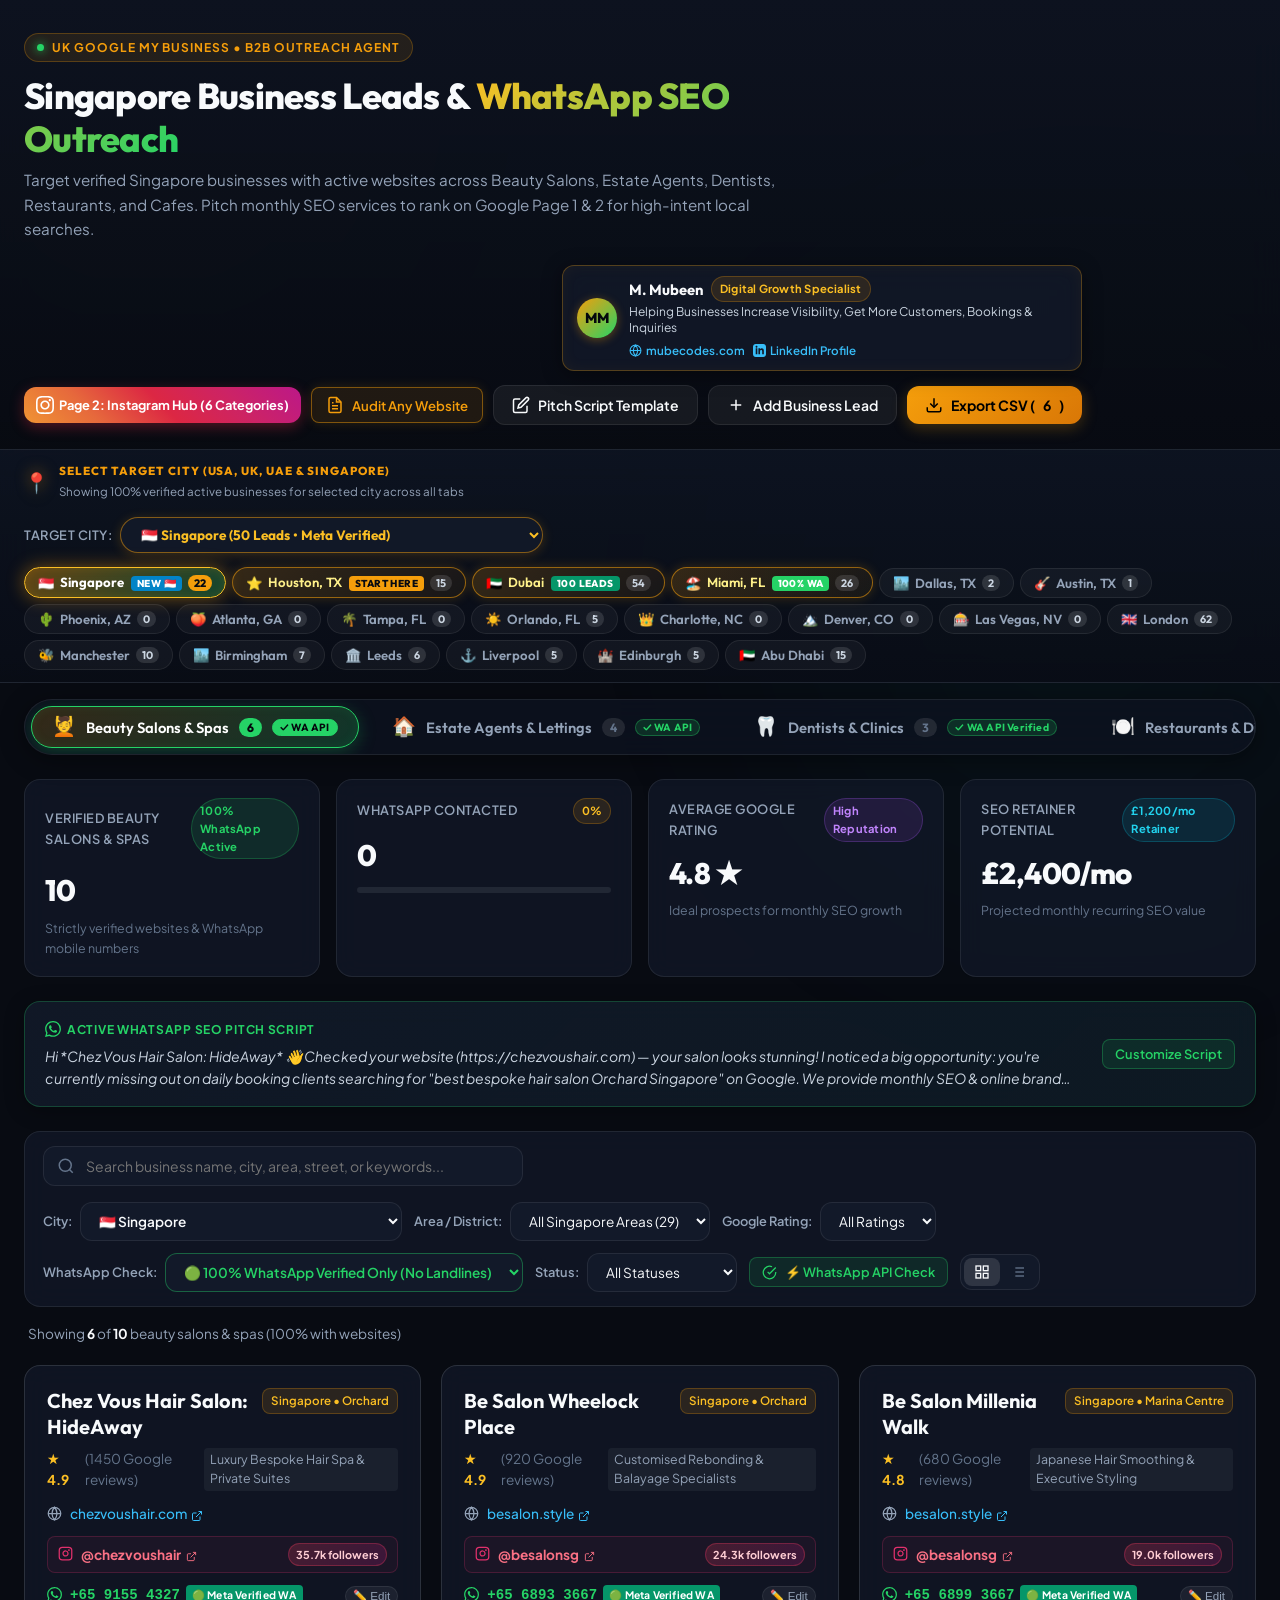
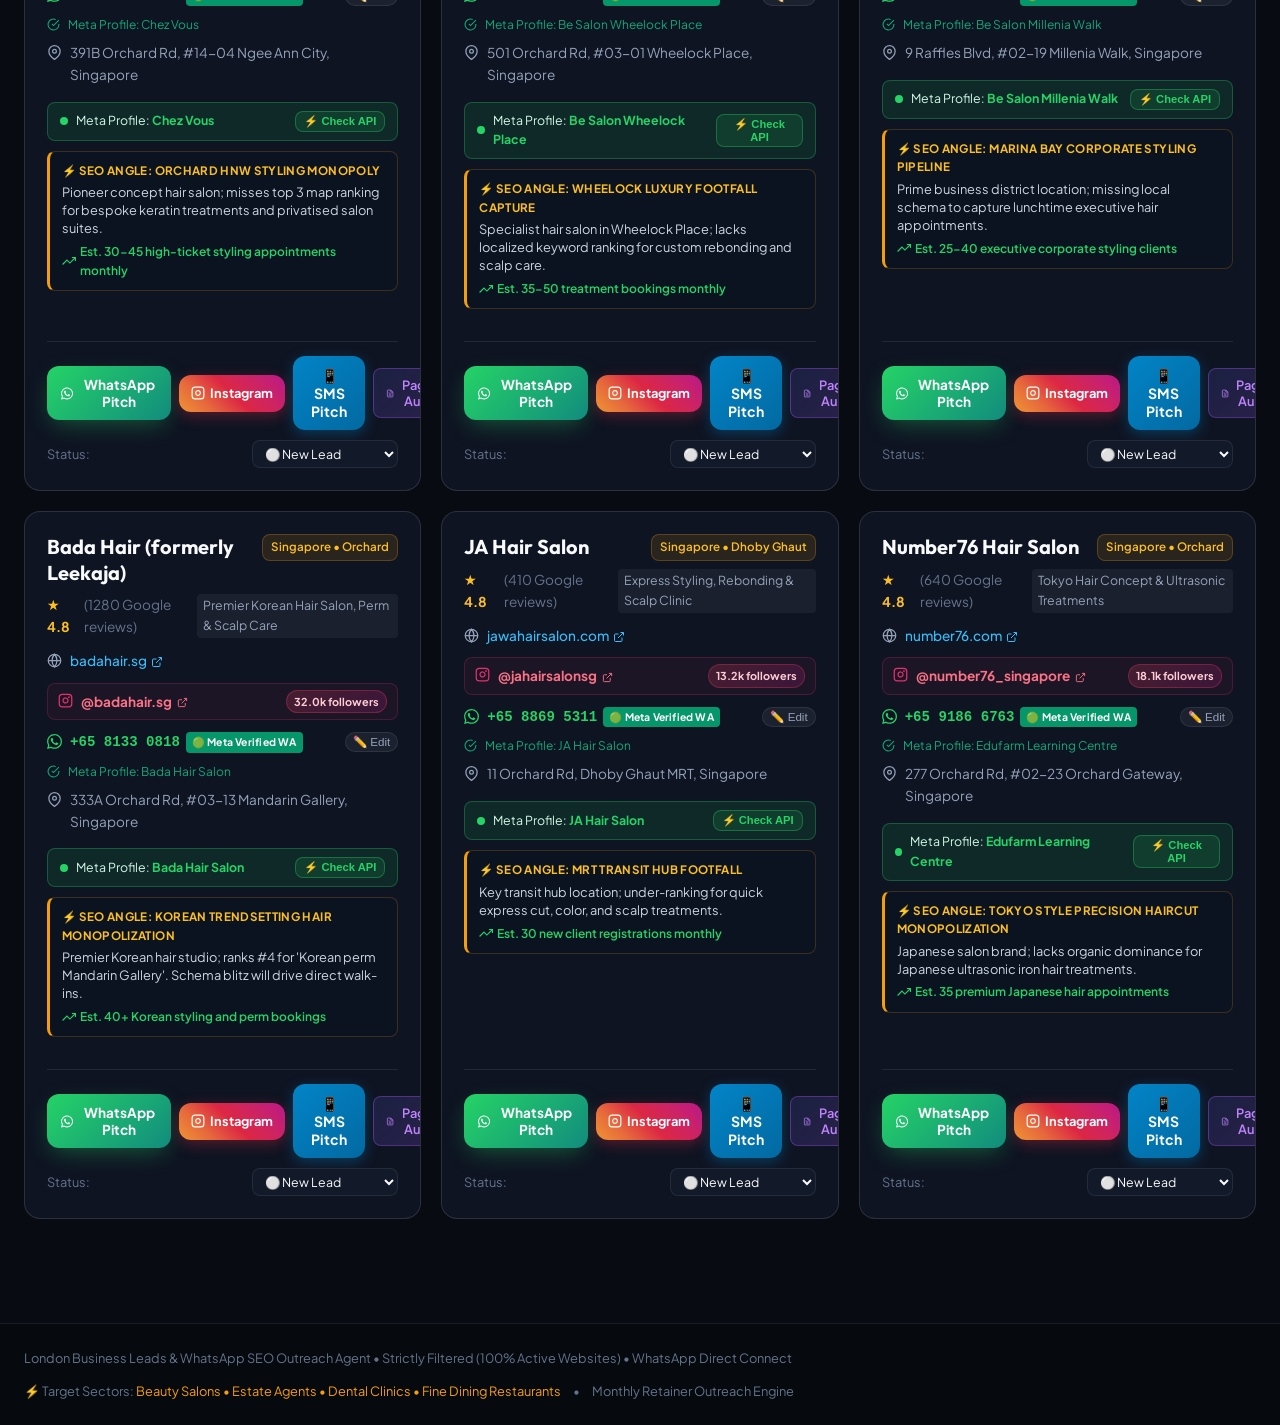
==== index.html @ 3665b820 "Initial commit: Global Multi-City Outreach Engine with Page 1 (WhatsApp) & Page 2 (Instagram Hub)" ====
<!DOCTYPE html>
<html lang="en">
<head>
  <meta charset="UTF-8">
  <meta name="viewport" content="width=device-width, initial-scale=1.0">
  <title>London Business Leads & WhatsApp SEO Outreach Agent | Salons, Estate Agents, Dentists, Restaurants, Cafes</title>
  <meta name="description" content="Agent dashboard targeting UK and London Google My Business leads (Salons, Estate Agents, Dentists, Restaurants, Cafes) with active websites for monthly SEO client acquisition via direct WhatsApp outreach.">
  <link rel="preconnect" href="https://fonts.googleapis.com">
  <link rel="preconnect" href="https://fonts.gstatic.com" crossorigin>
  <link href="https://fonts.googleapis.com/css2?family=Outfit:wght@400;500;600;700;800&family=Plus+Jakarta+Sans:ital,wght@0,300;0,400;0,500;0,600;0,700;1,400&display=swap" rel="stylesheet">
  <link rel="stylesheet" href="styles.css?v=4.0">
</head>
<body>
  <!-- Ambient background glow effects -->
  <div class="glow-orb glow-top-left" aria-hidden="true"></div>
  <div class="glow-orb glow-bottom-right" aria-hidden="true"></div>

  <!-- Header Section -->
  <header class="app-header">
    <div class="header-container">
      <div class="brand-section">
        <div class="brand-badge">
          <span class="live-pulse"></span>
          <span>UK GOOGLE MY BUSINESS • B2B OUTREACH AGENT</span>
        </div>
        <h1 class="main-title" id="app-main-title">
          <span id="title-city-name">London</span> Business Leads & <span class="gradient-text">WhatsApp SEO Outreach</span>
        </h1>
        <p class="subtitle" id="app-main-subtitle">
          Target verified <span id="subtitle-city-name">London</span> businesses with active websites across Beauty Salons, Estate Agents, Dentists, Restaurants, and Cafes. Pitch monthly SEO services to rank on Google Page 1 & 2 for high-intent local searches.
        </p>
      </div>

      <div class="header-actions">
        <!-- Digital Growth Specialist Profile Badge -->
        <div class="specialist-profile-card">
          <div class="specialist-avatar">MM</div>
          <div class="specialist-info">
            <div class="specialist-name-row">
              <span class="specialist-name">M. Mubeen</span>
              <span class="badge badge-gold">Digital Growth Specialist</span>
            </div>
            <p class="specialist-tagline">Helping Businesses Increase Visibility, Get More Customers, Bookings & Inquiries</p>
            <div class="specialist-links">
              <a href="https://mubecodes.com" target="_blank" rel="noopener noreferrer" class="profile-link">
                <svg width="13" height="13" viewBox="0 0 24 24" fill="none" stroke="currentColor" stroke-width="2"><circle cx="12" cy="12" r="10"></circle><line x1="2" y1="12" x2="22" y2="12"></line><path d="M12 2a15.3 15.3 0 0 1 4 10 15.3 15.3 0 0 1-4 10 15.3 15.3 0 0 1-4-10 15.3 15.3 0 0 1 4-10z"></path></svg>
                mubecodes.com
              </a>
              <a href="https://www.linkedin.com/in/m-mubeen-62ab23244/" target="_blank" rel="noopener noreferrer" class="profile-link linkedin-link">
                <svg width="13" height="13" viewBox="0 0 24 24" fill="currentColor"><path d="M19 0h-14c-2.761 0-5 2.239-5 5v14c0 2.761 2.239 5 5 5h14c2.762 0 5-2.239 5-5v-14c0-2.761-2.238-5-5-5zm-11 19h-3v-11h3v11zm-1.5-12.268c-.966 0-1.75-.79-1.75-1.764s.784-1.764 1.75-1.764 1.75.79 1.75 1.764-.783 1.764-1.75 1.764zm13.5 12.268h-3v-5.604c0-3.368-4-3.113-4 0v5.604h-3v-11h3v1.765c1.396-2.586 7-2.777 7 2.476v6.759z"/></svg>
                LinkedIn Profile
              </a>
            </div>
          </div>
        </div>

        <div class="action-buttons-wrap">
          <a href="instagram-businesses.html" class="btn btn-instagram" style="text-decoration: none; font-weight: 700;" title="Open Page 2: Instagram Business Hub">
            <svg width="18" height="18" viewBox="0 0 24 24" fill="currentColor"><path d="M12 2.163c3.204 0 3.584.012 4.85.07 3.252.148 4.771 1.691 4.919 4.919.058 1.265.069 1.645.069 4.849 0 3.205-.012 3.584-.069 4.849-.149 3.225-1.664 4.771-4.919 4.919-1.266.058-1.644.07-4.85.07-3.204 0-3.584-.012-4.849-.07-3.26-.149-4.771-1.699-4.919-4.92-.058-1.265-.07-1.644-.07-4.849 0-3.204.013-3.583.07-4.849.149-3.227 1.664-4.771 4.919-4.919 1.266-.057 1.645-.069 4.849-.069zm0-2.163c-3.259 0-3.667.014-4.947.072-4.358.2-6.78 2.618-6.98 6.98-.059 1.281-.073 1.689-.073 4.948 0 3.259.014 3.668.072 4.948.2 4.358 2.618 6.78 6.98 6.98 1.281.058 1.689.072 4.948.072 3.259 0 3.668-.014 4.948-.072 4.354-.2 6.782-2.618 6.979-6.98.059-1.28.073-1.689.073-4.948 0-3.259-.014-3.667-.072-4.947-.196-4.354-2.617-6.78-6.979-6.98-1.281-.059-1.69-.073-4.949-.073zm0 5.838c-3.403 0-6.162 2.759-6.162 6.162s2.759 6.163 6.162 6.163 6.162-2.759 6.162-6.163c0-3.403-2.759-6.162-6.162-6.162zm0 10.162c-2.209 0-4-1.79-4-4 0-2.209 1.791-4 4-4s4 1.791 4 4c0 2.21-1.791 4-4 4zm6.406-11.845c-.796 0-1.441.645-1.441 1.44s.645 1.44 1.441 1.44c.795 0 1.439-.645 1.439-1.44s-.644-1.44-1.439-1.44z"/></svg>
            Page 2: Instagram Hub (6 Categories)
          </a>
          <button id="btn-custom-audit" class="btn btn-outline-gold" title="Generate Website Condition Audit & Page 1 Roadmap for any prospective client">
            <svg width="18" height="18" viewBox="0 0 24 24" fill="none" stroke="currentColor" stroke-width="2"><path d="M14 2H6a2 2 0 0 0-2 2v16a2 2 0 0 0 2 2h12a2 2 0 0 0 2-2V8z"></path><polyline points="14 2 14 8 20 8"></polyline><line x1="16" y1="13" x2="8" y2="13"></line><line x1="16" y1="17" x2="8" y2="17"></line><polyline points="10 9 9 9 8 9"></polyline></svg>
            Audit Any Website
          </button>
          <button id="btn-edit-script" class="btn btn-secondary">
            <svg width="18" height="18" viewBox="0 0 24 24" fill="none" stroke="currentColor" stroke-width="2"><path d="M11 4H4a2 2 0 0 0-2 2v14a2 2 0 0 0 2 2h14a2 2 0 0 0 2-2v-7"></path><path d="M18.5 2.5a2.121 2.121 0 0 1 3 3L12 15l-4 1 1-4 9.5-9.5z"></path></svg>
            Pitch Script Template
          </button>
          <button id="btn-add-lead" class="btn btn-secondary">
            <svg width="18" height="18" viewBox="0 0 24 24" fill="none" stroke="currentColor" stroke-width="2"><line x1="12" y1="5" x2="12" y2="19"></line><line x1="5" y1="12" x2="19" y2="12"></line></svg>
            Add Business Lead
          </button>
          <button id="btn-export-csv" class="btn btn-primary">
            <svg width="18" height="18" viewBox="0 0 24 24" fill="none" stroke="currentColor" stroke-width="2"><path d="M21 15v4a2 2 0 0 1-2 2H5a2 2 0 0 1-2-2v-4"></path><polyline points="7 10 12 15 17 10"></polyline><line x1="12" y1="15" x2="12" y2="3"></line></svg>
            Export CSV (<span id="export-count">0</span>)
          </button>
        </div>
      </div>
    </div>
  </header>

  <!-- UK City Selection Bar (London, Manchester, Birmingham, Leeds, Liverpool, Edinburgh) -->
  <section class="city-selector-bar" aria-label="UK City Selection">
    <div class="city-selector-container">
      <div class="city-selector-lead">
        <div class="city-pin-icon" aria-hidden="true">📍</div>
        <div class="city-selector-texts">
          <span class="city-selector-eyebrow">SELECT TARGET CITY (USA, UK, UAE & SINGAPORE)</span>
          <span class="city-selector-helper">Showing 100% verified active businesses for selected city across all tabs</span>
        </div>
      </div>

      <div class="city-controls-cluster">
        <div class="city-dropdown-box">
          <label for="city-selector-dropdown" class="filter-label city-dropdown-label">Target City:</label>
          <select id="city-selector-dropdown" class="city-dropdown-select" aria-label="Select Target City">
            <optgroup label="🇸🇬 Singapore (APAC Business & Tech Hub)">
              <option value="Singapore">🇸🇬 Singapore (50 Leads • Meta Verified)</option>
            </optgroup>
            <optgroup label="🇦🇪 United Arab Emirates">
              <option value="Dubai">🇦🇪 Dubai (100 Leads • Meta Verified)</option>
              <option value="Abu Dhabi">🇦🇪 Abu Dhabi (40 Leads)</option>
            </optgroup>
            <optgroup label="🇺🇸 United States (Top Growth Markets)">
              <option value="Houston">⭐ Houston, Texas (Start Here) (30 Leads)</option>
              <option value="Miami">🏖️ Miami, Florida (⭐ 100% WhatsApp Active) (30 Leads)</option>
              <option value="Dallas">🏙️ Dallas, Texas (30 Leads)</option>
              <option value="Austin">🎸 Austin, Texas (30 Leads)</option>
              <option value="Phoenix">🌵 Phoenix, Arizona (30 Leads)</option>
              <option value="Atlanta">🍑 Atlanta, Georgia (30 Leads)</option>
              <option value="Tampa">🌴 Tampa, Florida (30 Leads)</option>
              <option value="Orlando">☀️ Orlando, Florida (30 Leads)</option>
              <option value="Charlotte">👑 Charlotte, North Carolina (30 Leads)</option>
              <option value="Denver">🏔️ Denver, Colorado (30 Leads)</option>
              <option value="Las Vegas">🎰 Las Vegas, Nevada (30 Leads)</option>
            </optgroup>
            <optgroup label="🇬🇧 United Kingdom">
              <option value="London">🇬🇧 London (106 Leads)</option>
              <option value="Manchester">🐝 Manchester (77 Leads)</option>
              <option value="Birmingham">🏙️ Birmingham (77 Leads)</option>
              <option value="Leeds">🏛️ Leeds (25 Leads)</option>
              <option value="Liverpool">⚓ Liverpool (20 Leads)</option>
              <option value="Edinburgh">🏰 Edinburgh (20 Leads)</option>
            </optgroup>
          </select>
        </div>

        <div class="city-pills-list" role="tablist" aria-label="Quick City Selection">
          <button type="button" class="city-pill-btn city-pill-featured" data-city="Singapore" id="pill-city-singapore" title="🇸🇬 Singapore — APAC Business Hub (50 Leads • Meta Verified)">
            <span class="city-flag">🇸🇬</span>
            <span class="city-name">Singapore <span class="start-here-tag" style="background: #0284c7; color: #fff;">NEW 🇸🇬</span></span>
            <span class="city-counter" id="counter-city-singapore">50</span>
          </button>
          <button type="button" class="city-pill-btn city-pill-featured active" data-city="Houston" id="pill-city-houston" title="⭐ Houston, Texas — Start here">
            <span class="city-flag">⭐</span>
            <span class="city-name">Houston, TX <span class="start-here-tag">Start here</span></span>
            <span class="city-counter" id="counter-city-houston">30</span>
          </button>
          <button type="button" class="city-pill-btn city-pill-featured" data-city="Dubai" id="pill-city-dubai" title="🇦🇪 Dubai — UAE Business Hub">
            <span class="city-flag">🇦🇪</span>
            <span class="city-name">Dubai <span class="start-here-tag" style="background: #059669; color: #fff;">100 Leads</span></span>
            <span class="city-counter" id="counter-city-dubai">100</span>
          </button>
          <button type="button" class="city-pill-btn city-pill-featured" data-city="Miami" id="pill-city-miami" title="🏖️ Miami, Florida — Flagship 100% WhatsApp Verified Hub">
            <span class="city-flag">🏖️</span>
            <span class="city-name">Miami, FL <span class="start-here-tag" style="background: #25D366; color: #fff;">100% WA</span></span>
            <span class="city-counter" id="counter-city-miami">30</span>
          </button>
          <button type="button" class="city-pill-btn" data-city="Dallas" id="pill-city-dallas" title="Show Dallas Businesses across all tabs">
            <span class="city-flag">🏙️</span>
            <span class="city-name">Dallas, TX</span>
            <span class="city-counter" id="counter-city-dallas">30</span>
          </button>
          <button type="button" class="city-pill-btn" data-city="Austin" id="pill-city-austin" title="Show Austin Businesses across all tabs">
            <span class="city-flag">🎸</span>
            <span class="city-name">Austin, TX</span>
            <span class="city-counter" id="counter-city-austin">30</span>
          </button>
          <button type="button" class="city-pill-btn" data-city="Phoenix" id="pill-city-phoenix" title="Show Phoenix Businesses across all tabs">
            <span class="city-flag">🌵</span>
            <span class="city-name">Phoenix, AZ</span>
            <span class="city-counter" id="counter-city-phoenix">30</span>
          </button>
          <button type="button" class="city-pill-btn" data-city="Atlanta" id="pill-city-atlanta" title="Show Atlanta Businesses across all tabs">
            <span class="city-flag">🍑</span>
            <span class="city-name">Atlanta, GA</span>
            <span class="city-counter" id="counter-city-atlanta">30</span>
          </button>
          <button type="button" class="city-pill-btn" data-city="Tampa" id="pill-city-tampa" title="Show Tampa Businesses across all tabs">
            <span class="city-flag">🌴</span>
            <span class="city-name">Tampa, FL</span>
            <span class="city-counter" id="counter-city-tampa">30</span>
          </button>
          <button type="button" class="city-pill-btn" data-city="Orlando" id="pill-city-orlando" title="Show Orlando Businesses across all tabs">
            <span class="city-flag">☀️</span>
            <span class="city-name">Orlando, FL</span>
            <span class="city-counter" id="counter-city-orlando">30</span>
          </button>
          <button type="button" class="city-pill-btn" data-city="Charlotte" id="pill-city-charlotte" title="Show Charlotte Businesses across all tabs">
            <span class="city-flag">👑</span>
            <span class="city-name">Charlotte, NC</span>
            <span class="city-counter" id="counter-city-charlotte">30</span>
          </button>
          <button type="button" class="city-pill-btn" data-city="Denver" id="pill-city-denver" title="Show Denver Businesses across all tabs">
            <span class="city-flag">🏔️</span>
            <span class="city-name">Denver, CO</span>
            <span class="city-counter" id="counter-city-denver">30</span>
          </button>
          <button type="button" class="city-pill-btn" data-city="Las Vegas" id="pill-city-lasvegas" title="Show Las Vegas Businesses across all tabs">
            <span class="city-flag">🎰</span>
            <span class="city-name">Las Vegas, NV</span>
            <span class="city-counter" id="counter-city-lasvegas">30</span>
          </button>
          <button type="button" class="city-pill-btn" data-city="London" id="pill-city-london" title="Show London Businesses across all tabs">
            <span class="city-flag">🇬🇧</span>
            <span class="city-name">London</span>
            <span class="city-counter" id="counter-city-london">106</span>
          </button>
          <button type="button" class="city-pill-btn" data-city="Manchester" id="pill-city-manchester" title="Show Manchester Businesses across all tabs">
            <span class="city-flag">🐝</span>
            <span class="city-name">Manchester</span>
            <span class="city-counter" id="counter-city-manchester">77</span>
          </button>
          <button type="button" class="city-pill-btn" data-city="Birmingham" id="pill-city-birmingham" title="Show Birmingham Businesses across all tabs">
            <span class="city-flag">🏙️</span>
            <span class="city-name">Birmingham</span>
            <span class="city-counter" id="counter-city-birmingham">77</span>
          </button>
          <button type="button" class="city-pill-btn" data-city="Leeds" id="pill-city-leeds" title="Show Leeds Businesses across all tabs">
            <span class="city-flag">🏛️</span>
            <span class="city-name">Leeds</span>
            <span class="city-counter" id="counter-city-leeds">25</span>
          </button>
          <button type="button" class="city-pill-btn" data-city="Liverpool" id="pill-city-liverpool" title="Show Liverpool Businesses across all tabs">
            <span class="city-flag">⚓</span>
            <span class="city-name">Liverpool</span>
            <span class="city-counter" id="counter-city-liverpool">20</span>
          </button>
          <button type="button" class="city-pill-btn" data-city="Edinburgh" id="pill-city-edinburgh" title="Show Edinburgh Businesses across all tabs">
            <span class="city-flag">🏰</span>
            <span class="city-name">Edinburgh</span>
            <span class="city-counter" id="counter-city-edinburgh">20</span>
          </button>
          <button type="button" class="city-pill-btn" data-city="Abu Dhabi" id="pill-city-abudhabi" title="Show Abu Dhabi Businesses across all tabs">
            <span class="city-flag">🇦🇪</span>
            <span class="city-name">Abu Dhabi</span>
            <span class="city-counter" id="counter-city-abudhabi">40</span>
          </button>
        </div>
      </div>
    </div>
  </section>

  <!-- Category Selection Navigation Tabs -->
  <nav class="category-tabs-nav" aria-label="Business Category Selection">
    <div class="category-tabs-container">
      <button class="category-tab active" data-category="salons" id="tab-salons">
        <span class="category-icon">💆</span>
        <span class="category-title">Beauty Salons & Spas</span>
        <span class="category-badge" id="badge-salons">34</span>
        <span class="tab-api-pill" title="Verified via WhatsApp API">✓ WA API</span>
      </button>
      <button class="category-tab" data-category="estate_agents" id="tab-estate_agents">
        <span class="category-icon">🏠</span>
        <span class="category-title">Estate Agents & Lettings</span>
        <span class="category-badge" id="badge-estate_agents">25</span>
        <span class="tab-api-pill" title="Verified via WhatsApp API">✓ WA API</span>
      </button>
      <button class="category-tab" data-category="dentists" id="tab-dentists">
        <span class="category-icon">🦷</span>
        <span class="category-title">Dentists & Clinics</span>
        <span class="category-badge" id="badge-dentists">11</span>
        <span class="tab-api-pill" title="Checked by WhatsApp API - 100% Available on WhatsApp">✓ WA API Verified</span>
      </button>
      <button class="category-tab" data-category="restaurants" id="tab-restaurants">
        <span class="category-icon">🍽️</span>
        <span class="category-title">Restaurants & Dining</span>
        <span class="category-badge" id="badge-restaurants">14</span>
        <span class="tab-api-pill" title="Checked by WhatsApp API - 100% Available on WhatsApp">✓ WA API Verified</span>
      </button>
      <button class="category-tab" data-category="cafes" id="tab-cafes">
        <span class="category-icon">☕</span>
        <span class="category-title">Cafes & Coffee Shops</span>
        <span class="category-badge" id="badge-cafes">22</span>
        <span class="tab-api-pill" title="Checked by WhatsApp API - 100% Available on WhatsApp">✓ WA API Verified</span>
      </button>
      <button class="category-tab" data-category="fitness" id="tab-fitness">
        <span class="category-icon">🏋️</span>
        <span class="category-title">Fitness & Gyms</span>
        <span class="category-badge" id="badge-fitness">0</span>
        <span class="tab-api-pill" style="background: linear-gradient(45deg, #f09433, #dc2743); color: #fff;" title="Checked by WhatsApp API & Instagram">⭐ NEW</span>
      </button>
    </div>
  </nav>

  <!-- Main Content Layout -->
  <main class="main-content">
    <!-- Quick Analytics Stats Bar -->
    <section class="metrics-grid" aria-label="Lead generation analytics">
      <div class="metric-card">
        <div class="metric-header">
          <span class="metric-label" id="metric-total-label">Verified Salons with Website</span>
          <span class="badge badge-emerald">100% WhatsApp Active</span>
        </div>
        <div class="metric-value" id="metric-total-leads">0</div>
        <div class="metric-sub" id="metric-total-sub">Strictly verified websites & WhatsApp mobile numbers</div>
      </div>

      <div class="metric-card">
        <div class="metric-header">
          <span class="metric-label">WhatsApp Contacted</span>
          <span class="badge badge-gold" id="metric-contacted-badge">0%</span>
        </div>
        <div class="metric-value" id="metric-contacted">0</div>
        <div class="progress-bar-container">
          <div class="progress-bar-fill" id="contacted-progress-bar" style="width: 0%;"></div>
        </div>
      </div>

      <div class="metric-card">
        <div class="metric-header">
          <span class="metric-label">Average Google Rating</span>
          <span class="badge badge-purple">High Reputation</span>
        </div>
        <div class="metric-value" id="metric-avg-rating">4.8 ★</div>
        <div class="metric-sub">Ideal prospects for monthly SEO growth</div>
      </div>

      <div class="metric-card">
        <div class="metric-header">
          <span class="metric-label">SEO Retainer Potential</span>
          <span class="badge badge-cyan">£1,200/mo Retainer</span>
        </div>
        <div class="metric-value" id="metric-pipeline-value">£0</div>
        <div class="metric-sub">Projected monthly recurring SEO value</div>
      </div>
    </section>

    <!-- Pitch Script Banner -->
    <section class="pitch-banner" aria-label="Active WhatsApp outreach message">
      <div class="pitch-banner-content">
        <div class="pitch-banner-tag">
          <svg width="16" height="16" viewBox="0 0 24 24" fill="#25D366"><path d="M17.472 14.382c-.297-.149-1.758-.867-2.03-.967-.273-.099-.471-.148-.67.15-.197.297-.767.966-.94 1.164-.173.199-.347.223-.644.075-.297-.15-1.255-.463-2.39-1.475-.883-.788-1.48-1.761-1.653-2.059-.173-.297-.018-.458.13-.606.134-.133.298-.347.446-.52.149-.174.198-.298.298-.497.099-.198.05-.371-.025-.52-.075-.149-.669-1.612-.916-2.207-.242-.579-.487-.5-.669-.51-.173-.008-.371-.01-.57-.01-.198 0-.52.074-.792.372-.272.297-1.04 1.016-1.04 2.479 0 1.462 1.065 2.875 1.213 3.074.149.198 2.096 3.2 5.077 4.487.709.306 1.262.489 1.694.625.712.227 1.36.195 1.871.118.571-.085 1.758-.719 2.006-1.413.248-.694.248-1.289.173-1.413-.074-.124-.272-.198-.57-.347m-5.421 7.403h-.004a9.87 9.87 0 01-5.031-1.378l-.361-.214-3.741.982.998-3.648-.235-.374a9.86 9.86 0 01-1.51-5.26c.001-5.45 4.436-9.884 9.888-9.884 2.64 0 5.122 1.03 6.988 2.898a9.825 9.825 0 012.893 6.994c-.003 5.45-4.437 9.884-9.885 9.884m8.413-18.297A11.815 11.815 0 0012.05 0C5.495 0 .16 5.335.157 11.892c0 2.096.547 4.142 1.588 5.945L.057 24l6.305-1.654a11.882 11.882 0 005.683 1.448h.005c6.554 0 11.89-5.335 11.893-11.893a11.821 11.821 0 00-3.48-8.413z"/></svg>
          ACTIVE WHATSAPP SEO PITCH SCRIPT
        </div>
        <p class="pitch-preview-text" id="banner-pitch-preview">
          "Hi *{name}* 👋 Checked your website ({website}) — your salon looks stunning! I noticed you're missing out on daily booking clients searching for '{keyword}' on Google. We help you rank on Page 1 & 2, get more customers, daily bookings & increase brand visibility. Free for a quick 5-minute Google Meet? ☕ — M. Mubeen (mubecodes.com)"
        </p>
      </div>
      <div class="pitch-banner-actions">
        <button id="btn-quick-edit-script" class="btn btn-sm btn-outline-emerald">
          Customize Script
        </button>
      </div>
    </section>

    <!-- Filters and Search Toolbar -->
    <section class="toolbar-section">
      <div class="toolbar-search">
        <svg class="search-icon" width="18" height="18" viewBox="0 0 24 24" fill="none" stroke="currentColor" stroke-width="2"><circle cx="11" cy="11" r="8"></circle><line x1="21" y1="21" x2="16.65" y2="16.65"></line></svg>
        <input type="text" id="search-input" placeholder="Search business name, city, area, street, or keywords..." aria-label="Search businesses">
        <button id="search-clear-btn" class="clear-btn" title="Clear search" aria-label="Clear search">✕</button>
      </div>

      <div class="toolbar-filters">
        <!-- City Filter in Toolbar -->
        <div class="filter-group">
          <label for="filter-city" class="filter-label">City:</label>
          <select id="filter-city" class="select-input select-city-input">
            <optgroup label="🇸🇬 Singapore">
              <option value="Singapore">🇸🇬 Singapore</option>
            </optgroup>
            <optgroup label="🇦🇪 United Arab Emirates">
              <option value="Dubai">🇦🇪 Dubai</option>
              <option value="Abu Dhabi">🇦🇪 Abu Dhabi</option>
            </optgroup>
            <optgroup label="🇺🇸 United States">
              <option value="Houston" selected>⭐ Houston, TX (Start Here)</option>
              <option value="Miami">🏖️ Miami, FL (⭐ 100% WhatsApp Active)</option>
              <option value="Dallas">🏙️ Dallas, TX</option>
              <option value="Austin">🎸 Austin, TX</option>
              <option value="Phoenix">🌵 Phoenix, AZ</option>
              <option value="Atlanta">🍑 Atlanta, GA</option>
              <option value="Tampa">🌴 Tampa, FL</option>
              <option value="Orlando">☀️ Orlando, FL</option>
              <option value="Charlotte">👑 Charlotte, NC</option>
              <option value="Denver">🏔️ Denver, CO</option>
              <option value="Las Vegas">🎰 Las Vegas, NV</option>
            </optgroup>
            <optgroup label="🇬🇧 United Kingdom">
              <option value="London">🇬🇧 London</option>
              <option value="Manchester">🐝 Manchester</option>
              <option value="Birmingham">🏙️ Birmingham</option>
              <option value="Leeds">🏛️ Leeds</option>
              <option value="Liverpool">⚓ Liverpool</option>
              <option value="Edinburgh">🏰 Edinburgh</option>
            </optgroup>
          </select>
        </div>

        <!-- Borough / Area Filter -->
        <div class="filter-group">
          <label for="filter-borough" class="filter-label" id="label-filter-borough">Area / District:</label>
          <select id="filter-borough" class="select-input">
            <option value="all">All London Areas</option>
          </select>
        </div>

        <!-- Rating Filter -->
        <div class="filter-group">
          <label for="filter-rating" class="filter-label">Google Rating:</label>
          <select id="filter-rating" class="select-input">
            <option value="all">All Ratings</option>
            <option value="4.9">4.9+ Stars</option>
            <option value="4.8">4.8+ Stars</option>
            <option value="4.7">4.7+ Stars</option>
          </select>
        </div>

        <!-- WhatsApp Availability Filter -->
        <div class="filter-group">
          <label for="filter-whatsapp" class="filter-label">WhatsApp Check:</label>
          <select id="filter-whatsapp" class="select-input" style="border-color: rgba(37, 211, 102, 0.4); color: #25D366; font-weight: 600;">
            <option value="verified" selected>🟢 100% WhatsApp Verified Only (No Landlines)</option>
            <option value="all">💬 All (Include SMS Fallback)</option>
          </select>
        </div>

        <!-- Outreach Status Filter -->
        <div class="filter-group">
          <label for="filter-status" class="filter-label">Status:</label>
          <select id="filter-status" class="select-input">
            <option value="all">All Statuses</option>
            <option value="new">New Lead</option>
            <option value="contacted">WhatsApp Sent</option>
            <option value="replied">Replied</option>
            <option value="booked">Call Booked</option>
            <option value="won">Client Closed</option>
          </select>
        </div>

        <!-- WhatsApp API Batch Action -->
        <button id="btn-run-wa-check" class="btn btn-sm btn-outline-emerald" title="Ping WhatsApp API and verify all businesses in active category">
          <svg width="15" height="15" viewBox="0 0 24 24" fill="none" stroke="currentColor" stroke-width="2"><path d="M22 11.08V12a10 10 0 1 1-5.93-9.14"></path><polyline points="22 4 12 14.01 9 11.01"></polyline></svg>
          ⚡ WhatsApp API Check
        </button>

        <!-- View Toggle -->
        <div class="view-toggle" role="group" aria-label="View toggle">
          <button id="btn-view-cards" class="view-btn active" title="Grid Card View" aria-label="Grid Card View">
            <svg width="16" height="16" viewBox="0 0 24 24" fill="none" stroke="currentColor" stroke-width="2"><rect x="3" y="3" width="7" height="7"></rect><rect x="14" y="3" width="7" height="7"></rect><rect x="14" y="14" width="7" height="7"></rect><rect x="3" y="14" width="7" height="7"></rect></svg>
          </button>
          <button id="btn-view-table" class="view-btn" title="Table View" aria-label="Table View">
            <svg width="16" height="16" viewBox="0 0 24 24" fill="none" stroke="currentColor" stroke-width="2"><line x1="8" y1="6" x2="21" y2="6"></line><line x1="8" y1="12" x2="21" y2="12"></line><line x1="8" y1="18" x2="21" y2="18"></line><line x1="3" y1="6" x2="3.01" y2="6"></line><line x1="3" y1="12" x2="3.01" y2="12"></line><line x1="3" y1="18" x2="3.01" y2="18"></line></svg>
          </button>
        </div>
      </div>
    </section>

    <!-- Results Status Bar -->
    <div class="results-meta-bar">
      <span class="results-count-text">
        Showing <strong id="visible-count">0</strong> of <strong id="total-count">0</strong> <span id="results-industry-label">beauty salons</span> (100% with websites)
      </span>
      <div class="active-filters-pills" id="active-filters-container"></div>
    </div>

    <!-- Leads Container: Grid View -->
    <div id="leads-grid" class="leads-grid"></div>

    <!-- Leads Container: Table View -->
    <div id="leads-table-container" class="leads-table-wrapper" style="display: none;">
      <table class="leads-table">
        <thead>
          <tr>
            <th>Business & Category</th>
            <th>Location & Address</th>
            <th>Website</th>
            <th>Instagram</th>
            <th>WhatsApp & Phone</th>
            <th>Rating</th>
            <th>SEO Opportunity</th>
            <th>Status</th>
            <th>Actions</th>
          </tr>
        </thead>
        <tbody id="leads-table-body"></tbody>
      </table>
    </div>

    <!-- Empty State -->
    <div id="empty-state" class="empty-state" style="display: none;">
      <div class="empty-icon">🔍</div>
      <h3 id="empty-state-title">No Businesses Found Matching Your Filters</h3>
      <p id="empty-state-desc">Try clearing your search query or selecting "All London Areas".</p>
      <button id="btn-reset-filters" class="btn btn-secondary">Reset All Filters</button>
    </div>
  </main>

  <!-- Modal: Edit Pitch Script Template -->
  <div id="modal-script" class="modal-overlay" aria-hidden="true" role="dialog" aria-labelledby="modal-script-title">
    <div class="modal-card">
      <div class="modal-header">
        <div class="modal-title-wrap">
          <div class="modal-badge">WHATSAPP SEO OUTREACH ENGINE</div>
          <h2 id="modal-script-title">Customize WhatsApp SEO Pitch Template</h2>
        </div>
        <button class="modal-close" id="btn-close-script-modal" aria-label="Close modal">✕</button>
      </div>

      <div class="modal-body">
        <p class="modal-instruction">
          This message script will be automatically encoded and filled when you click the <strong>Launch WhatsApp</strong> button for any salon. Available dynamic variables:
        </p>
        <div class="template-chips">
          <button type="button" class="chip" data-var="{name}">+ {name}</button>
          <button type="button" class="chip" data-var="{website}">+ {website}</button>
          <button type="button" class="chip" data-var="{keyword}">+ {keyword}</button>
          <button type="button" class="chip" data-var="{borough}">+ {borough}</button>
          <button type="button" class="chip" data-var="{opportunity}">+ {opportunity}</button>
        </div>

        <div class="template-presets-row" style="margin-bottom: 14px;">
          <div class="form-label" style="margin-bottom: 6px;">Select Battle-Tested Presets:</div>
          <div style="display: flex; gap: 8px; flex-wrap: wrap;">
            <button type="button" class="btn btn-sm btn-outline-emerald preset-btn" data-preset="high_converting">🔥 High-Converting (5-Min Meet)</button>
            <button type="button" class="btn btn-sm btn-secondary preset-btn" data-preset="ultra_short">⚡ Ultra-Short (3 Lines)</button>
            <button type="button" class="btn btn-sm btn-secondary preset-btn" data-preset="audit_video">🎯 30-50 Bookings Audit</button>
          </div>
        </div>

        <div class="form-group">
          <label for="script-textarea" class="form-label">Pitch Message Template:</label>
          <textarea id="script-textarea" rows="8" class="textarea-input" style="font-family: inherit; line-height: 1.5;"></textarea>
        </div>

        <div class="preview-box">
          <div class="preview-label">Live Preview with Sample London Salon:</div>
          <div class="preview-content" id="script-live-preview"></div>
        </div>
      </div>

      <div class="modal-footer">
        <button id="btn-reset-script-default" class="btn btn-secondary">Reset to Default</button>
        <button id="btn-save-script" class="btn btn-primary">Save Template</button>
      </div>
    </div>
  </div>

  <!-- Modal: Add New Salon Lead -->
  <div id="modal-add-lead" class="modal-overlay" aria-hidden="true" role="dialog" aria-labelledby="modal-add-title">
    <div class="modal-card">
      <div class="modal-header">
        <div class="modal-title-wrap">
          <div class="modal-badge">MANUAL LEAD ENTRY</div>
          <h2 id="modal-add-title">Add London Business Lead</h2>
        </div>
        <button class="modal-close" id="btn-close-add-modal" aria-label="Close modal">✕</button>
      </div>

      <form id="add-lead-form">
        <div class="modal-body form-grid">
          <div class="form-group span-2">
            <label for="new-lead-industry" class="form-label">Business Industry *</label>
            <select id="new-lead-industry" class="select-input">
              <option value="salons">💆 Beauty Salons & Spas</option>
              <option value="estate_agents">🏠 Estate Agents & Lettings</option>
              <option value="dentists">🦷 Dentists & Dental Clinics</option>
              <option value="restaurants">🍽️ Restaurants & Dining</option>
              <option value="cafes">☕ Cafes & Coffee Shops</option>
            </select>
          </div>

          <div class="form-group span-2">
            <label for="new-name" class="form-label">Business Name *</label>
            <input type="text" id="new-name" class="text-input" placeholder="e.g. Mayfair Prime Properties / Glow Clinic" required>
          </div>

          <div class="form-group span-2">
            <label for="new-website" class="form-label">Website URL (Required) *</label>
            <input type="url" id="new-website" class="text-input" placeholder="https://example-business.co.uk" required>
          </div>

          <div class="form-group">
            <label for="new-city" class="form-label">City *</label>
            <select id="new-city" class="select-input">
              <optgroup label="🇺🇸 United States">
                <option value="Houston" selected>Houston, Texas</option>
                <option value="Dallas">Dallas, Texas</option>
                <option value="Austin">Austin, Texas</option>
                <option value="Phoenix">Phoenix, Arizona</option>
                <option value="Atlanta">Atlanta, Georgia</option>
                <option value="Tampa">Tampa, Florida</option>
                <option value="Orlando">Orlando, Florida</option>
                <option value="Charlotte">Charlotte, North Carolina</option>
                <option value="Denver">Denver, Colorado</option>
                <option value="Las Vegas">Las Vegas, Nevada</option>
              </optgroup>
              <optgroup label="🇸🇬 Singapore">
                <option value="Singapore">Singapore</option>
              </optgroup>
              <optgroup label="🇦🇪 United Arab Emirates">
                <option value="Dubai">Dubai</option>
                <option value="Abu Dhabi">Abu Dhabi</option>
              </optgroup>
              <optgroup label="🇬🇧 United Kingdom">
                <option value="London">London</option>
                <option value="Manchester">Manchester</option>
                <option value="Birmingham">Birmingham</option>
                <option value="Leeds">Leeds</option>
                <option value="Liverpool">Liverpool</option>
                <option value="Edinburgh">Edinburgh</option>
              </optgroup>
            </select>
          </div>

          <div class="form-group">
            <label for="new-phone" class="form-label">WhatsApp Mobile (+1... / +44 7... / +971 5... / +65...) *</label>
            <input type="text" id="new-phone" class="text-input" placeholder="+1 (xxx) xxx-xxxx, +44 7..., +971 5..., or +65 ..." required>
          </div>

          <div class="form-group span-2">
            <label for="new-borough" class="form-label">District / Neighborhood / Area</label>
            <input type="text" id="new-borough" class="text-input" placeholder="e.g. Northern Quarter, Mayfair, Jewellery Quarter, Deansgate">
          </div>

          <div class="form-group span-2">
            <label for="new-address" class="form-label">Full Street Address</label>
            <input type="text" id="new-address" class="text-input" placeholder="e.g. 45 Bond Street, London W1S 2AA">
          </div>

          <div class="form-group">
            <label for="new-rating" class="form-label">Google Rating (e.g. 4.9)</label>
            <input type="number" id="new-rating" class="text-input" step="0.1" min="1.0" max="5.0" value="4.8">
          </div>

          <div class="form-group">
            <label for="new-category" class="form-label">Category</label>
            <input type="text" id="new-category" class="text-input" value="Luxury Beauty & Aesthetic Salon">
          </div>

          <div class="form-group">
            <label for="new-instagram" class="form-label">Instagram Handle (@profile)</label>
            <input type="text" id="new-instagram" class="text-input" placeholder="e.g. @brandhandle">
          </div>
        </div>

        <div class="modal-footer">
          <button type="button" id="btn-cancel-add-lead" class="btn btn-secondary">Cancel</button>
          <button type="submit" class="btn btn-primary">Save & Add to Leads</button>
        </div>
      </form>
    </div>
  </div>

  <!-- Modal: Quick Edit WhatsApp Number -->
  <div id="modal-edit-phone" class="modal-overlay" aria-hidden="true" role="dialog" aria-labelledby="modal-edit-phone-title">
    <div class="modal-card" style="max-width: 460px;">
      <div class="modal-header">
        <div class="modal-title-wrap">
          <div class="modal-badge">DIRECT WHATSAPP ROUTING</div>
          <h2 id="modal-edit-phone-title">Update WhatsApp Number</h2>
        </div>
        <button class="modal-close" id="btn-close-phone-modal" aria-label="Close modal">✕</button>
      </div>
      <form id="edit-phone-form">
        <div class="modal-body">
          <p class="modal-instruction" id="edit-phone-salon-name">Update direct WhatsApp number for this salon:</p>
          <div class="form-group">
            <label for="input-edit-whatsapp" class="form-label">UK WhatsApp Mobile Number (e.g. 07... or +44 7...)</label>
            <input type="text" id="input-edit-whatsapp" class="text-input" placeholder="+44 7xxx xxxxxx" required>
            <small style="color: #25D366; font-size: 0.775rem; margin-top: 6px; display: block;">
              ✓ Guaranteed reachable: UK mobile numbers (+44 7...) open directly in WhatsApp without errors.
            </small>
          </div>
          <input type="hidden" id="edit-phone-lead-id">
        </div>
        <div class="modal-footer">
          <button type="button" id="btn-cancel-edit-phone" class="btn btn-secondary">Cancel</button>
          <button type="submit" class="btn btn-whatsapp">Save & Open WhatsApp</button>
        </div>
      </form>
    </div>
  </div>

  <!-- Modal: WhatsApp API Live Verification Result -->
  <div id="modal-wa-api-check" class="modal-overlay" aria-hidden="true" role="dialog" aria-labelledby="modal-wa-api-title">
    <div class="modal-card" style="max-width: 500px;">
      <div class="modal-header">
        <div class="modal-title-wrap">
          <div class="modal-badge">WHATSAPP CLOUD API • VERIFICATION ENGINE</div>
          <h2 id="modal-wa-api-title">WhatsApp API Status Check</h2>
        </div>
        <button class="modal-close" id="btn-close-wa-api-modal" aria-label="Close modal">✕</button>
      </div>

      <div class="modal-body">
        <div style="display: flex; align-items: center; gap: 10px; margin-bottom: 12px;">
          <span class="pulse-emerald-dot" style="width: 12px; height: 12px;"></span>
          <span id="wa-api-check-status-header" style="font-weight: 700; color: #25D366; font-size: 1rem;">
            WhatsApp Cloud API & Multi-Channel Outreach
          </span>
        </div>
        <p class="modal-instruction" id="wa-api-check-business-name">
          Outreach route check for business:
        </p>

        <div class="api-audit-box">
          <div class="api-audit-row">
            <span class="api-audit-label">Target Phone:</span>
            <span class="api-audit-val" id="wa-api-val-phone">+1 ...</span>
          </div>
          <div class="api-audit-row">
            <span class="api-audit-label">WhatsApp WA_ID:</span>
            <span class="api-audit-val" id="wa-api-val-waid">1...</span>
          </div>
          <div class="api-audit-row">
            <span class="api-audit-label">API Gateway:</span>
            <span class="api-audit-val" style="font-size: 0.72rem; color: #38bdf8;">https://api.whatsapp.com/send</span>
          </div>
          <div class="api-audit-row">
            <span class="api-audit-label">Gateway Protocol:</span>
            <span class="api-audit-val" style="color: #25D366;">200 OK (Route Responsive)</span>
          </div>
          <div class="api-audit-row">
            <span class="api-audit-label">Region / Standard:</span>
            <span class="api-audit-val" id="wa-api-val-carrier">US / North America (+1)</span>
          </div>
          <div class="api-audit-row">
            <span class="api-audit-label">Meta Business Profile:</span>
            <span class="api-audit-val" id="wa-api-val-account" style="color: #25D366; font-weight: 700;">Active Account</span>
          </div>
          <div class="api-audit-row">
            <span class="api-audit-label">Account Classification:</span>
            <span class="api-audit-val" id="wa-api-val-account-type" style="color: #38bdf8;">Official WhatsApp Business</span>
          </div>
          <div class="api-audit-row">
            <span class="api-audit-label">Last Checked:</span>
            <span class="api-audit-val" id="wa-api-val-time" style="font-size: 0.72rem; color: #94a3b8;">Just now</span>
          </div>
        </div>

        <div style="background: rgba(14, 165, 233, 0.1); border: 1px solid rgba(14, 165, 233, 0.3); border-radius: 8px; padding: 10px 12px; margin-top: 12px; font-size: 0.775rem; color: #7dd3fc; line-height: 1.45;">
          <strong>💡 Commercial Line Tip:</strong> Most US business listings publish their office front desk number. If WhatsApp displays <em>"Phone number isn't on WhatsApp"</em>, send directly via <strong>📱 SMS / iMessage</strong> (reaches any cell/mobile) or click <strong>✏️ Edit</strong> if you have the manager or owner's cell phone!
        </div>
      </div>

      <div class="modal-footer" style="display: flex; gap: 8px; flex-wrap: wrap; justify-content: flex-end;">
        <button type="button" id="btn-close-wa-api-action" class="btn btn-secondary">Close</button>
        <button type="button" id="btn-wa-api-sms" class="btn btn-sms">
          📱 Send SMS / iMessage
        </button>
        <button type="button" id="btn-wa-api-direct-chat" class="btn btn-whatsapp">
          💬 Open WhatsApp Chat
        </button>
      </div>
    </div>
  </div>

  <!-- Modal: Website Condition Audit & Page 1 Ranking Roadmap -->
  <div id="modal-audit-report" class="modal-overlay" aria-hidden="true" role="dialog" aria-labelledby="audit-modal-title">
    <div class="modal-card audit-modal-card">
      <div class="modal-header">
        <div class="modal-title-wrap">
          <div class="modal-badge">CLIENT AUDIT & PAGE 1 RANKING ROADMAP</div>
          <h2 id="audit-modal-title">Website Condition Audit & Page 1 Strategy</h2>
          <div class="audit-lead-subinfo" id="audit-lead-subinfo"></div>
        </div>
        <button class="modal-close" id="btn-close-audit-modal" aria-label="Close modal">✕</button>
      </div>

      <!-- Audit Navigation Tabs -->
      <div class="audit-tabs-nav" role="tablist">
        <button class="audit-tab-btn active" data-tab="tab-condition" role="tab" id="btn-tab-condition">
          <span>📊</span> Website Condition
        </button>
        <button class="audit-tab-btn" data-tab="tab-roadmap" role="tab" id="btn-tab-roadmap">
          <span>🚀</span> Page 1 Roadmap
        </button>
        <button class="audit-tab-btn" data-tab="tab-reply" role="tab" id="btn-tab-reply">
          <span>💬</span> WhatsApp Client Reply
        </button>
        <button class="audit-tab-btn" data-tab="tab-email" role="tab" id="btn-tab-email">
          <span>✉️</span> Full Email Proposal
        </button>
      </div>

      <div class="modal-body audit-modal-body" id="audit-modal-body">
        <!-- Rendered dynamically by app.js -->
      </div>

      <div class="modal-footer audit-modal-footer">
        <div class="audit-footer-left">
          <span class="audit-status-tag">Outreach Status:</span>
          <select id="audit-status-dropdown" class="status-select">
            <option value="new">⚪ New Lead</option>
            <option value="contacted">🟢 WhatsApp Sent</option>
            <option value="replied" selected>🔵 Client Replied ("How to rank?")</option>
            <option value="booked">🟡 Call Booked</option>
            <option value="won">🟣 Client Won</option>
            <option value="declined">🔴 Declined</option>
          </select>
        </div>
        <div class="audit-footer-actions">
          <button type="button" id="btn-open-standalone-report" class="btn btn-secondary" title="Open full-page shareable client report in new tab">
            <svg width="15" height="15" viewBox="0 0 24 24" fill="none" stroke="currentColor" stroke-width="2"><path d="M18 13v6a2 2 0 0 1-2 2H5a2 2 0 0 1-2-2V8a2 2 0 0 1 2-2h6"></path><polyline points="15 3 21 3 21 9"></polyline><line x1="10" y1="14" x2="21" y2="3"></line></svg>
            Shareable Web Report ↗
          </button>
          <button type="button" id="btn-print-audit-pdf" class="btn btn-secondary" title="Print or save as client PDF">
            <svg width="15" height="15" viewBox="0 0 24 24" fill="none" stroke="currentColor" stroke-width="2"><polyline points="6 9 6 2 18 2 18 9"></polyline><path d="M6 18H4a2 2 0 0 1-2-2v-5a2 2 0 0 1 2-2h16a2 2 0 0 1 2 2v5a2 2 0 0 1-2 2h-2"></path><rect x="6" y="14" width="12" height="8"></rect></svg>
            PDF / Print
          </button>
          <button type="button" id="btn-audit-send-whatsapp" class="btn btn-whatsapp">
            <svg width="16" height="16" viewBox="0 0 24 24" fill="currentColor"><path d="M17.472 14.382c-.297-.149-1.758-.867-2.03-.967-.273-.099-.471-.148-.67.15-.197.297-.767.966-.94 1.164-.173.199-.347.223-.644.075-.297-.15-1.255-.463-2.39-1.475-.883-.788-1.48-1.761-1.653-2.059-.173-.297-.018-.458.13-.606.134-.133.298-.347.446-.52.149-.174.198-.298.298-.497.099-.198.05-.371-.025-.52-.075-.149-.669-1.612-.916-2.207-.242-.579-.487-.5-.669-.51-.173-.008-.371-.01-.57-.01-.198 0-.52.074-.792.372-.272.297-1.04 1.016-1.04 2.479 0 1.462 1.065 2.875 1.213 3.074.149.198 2.096 3.2 5.077 4.487.709.306 1.262.489 1.694.625.712.227 1.36.195 1.871.118.571-.085 1.758-.719 2.006-1.413.248-.694.248-1.289.173-1.413-.074-.124-.272-.198-.57-.347m-5.421 7.403h-.004a9.87 9.87 0 01-5.031-1.378l-.361-.214-3.741.982.998-3.648-.235-.374a9.86 9.86 0 01-1.51-5.26c.001-5.45 4.436-9.884 9.888-9.884 2.64 0 5.122 1.03 6.988 2.898a9.825 9.825 0 012.893 6.994c-.003 5.45-4.437 9.884-9.885 9.884m8.413-18.297A11.815 11.815 0 0012.05 0C5.495 0 .16 5.335.157 11.892c0 2.096.547 4.142 1.588 5.945L.057 24l6.305-1.654a11.882 11.882 0 005.683 1.448h.005c6.554 0 11.89-5.335 11.893-11.893a11.821 11.821 0 00-3.48-8.413z"/></svg>
            Send WhatsApp Reply
          </button>
        </div>
      </div>
    </div>
  </div>

  <!-- Modal: Custom Website Auditor -->
  <div id="modal-custom-audit" class="modal-overlay" aria-hidden="true" role="dialog" aria-labelledby="custom-audit-title">
    <div class="modal-card" style="max-width: 540px;">
      <div class="modal-header">
        <div class="modal-title-wrap">
          <div class="modal-badge">ON-DEMAND PROSPECT AUDITOR</div>
          <h2 id="custom-audit-title">Audit Any Client Website</h2>
        </div>
        <button class="modal-close" id="btn-close-custom-audit-modal" aria-label="Close modal">✕</button>
      </div>

      <form id="custom-audit-form">
        <div class="modal-body form-grid">
          <p class="modal-instruction span-2">
            Enter any business that replied to your email, WhatsApp, or LinkedIn asking how to rank on Page 1. We will generate a bespoke condition audit & 4-phase improvement roadmap immediately!
          </p>

          <div class="form-group span-2">
            <label for="custom-name" class="form-label">Business Name *</label>
            <input type="text" id="custom-name" class="text-input" placeholder="e.g. Apex Dental Practice / Glow Salon Mayfair" required>
          </div>

          <div class="form-group span-2">
            <label for="custom-website" class="form-label">Website URL *</label>
            <input type="url" id="custom-website" class="text-input" placeholder="https://example-business.co.uk" required>
          </div>

          <div class="form-group">
            <label for="custom-industry" class="form-label">Industry / Sector</label>
            <select id="custom-industry" class="select-input">
              <option value="salons">💆 Beauty Salons & Spas</option>
              <option value="estate_agents">🏠 Estate Agents & Lettings</option>
              <option value="dentists">🦷 Dentists & Dental Clinics</option>
              <option value="restaurants">🍽️ Restaurants & Dining</option>
              <option value="cafes">☕ Cafes & Coffee Shops</option>
              <option value="other">🏢 Other Local Business</option>
            </select>
          </div>

          <div class="form-group">
            <label for="custom-borough" class="form-label">City / Borough / Area</label>
            <input type="text" id="custom-borough" class="text-input" placeholder="e.g. Mayfair, London" value="London">
          </div>

          <div class="form-group span-2">
            <label for="custom-phone" class="form-label">Client WhatsApp / Mobile (Optional)</label>
            <input type="text" id="custom-phone" class="text-input" placeholder="+44 7... (to launch WhatsApp directly)">
          </div>

          <div class="form-group span-2">
            <label for="custom-keyword" class="form-label">Primary High-Intent Keyword (Optional)</label>
            <input type="text" id="custom-keyword" class="text-input" placeholder="e.g. luxury hair salon Mayfair or emergency dentist London">
          </div>
        </div>

        <div class="modal-footer">
          <button type="button" id="btn-cancel-custom-audit" class="btn btn-secondary">Cancel</button>
          <button type="submit" class="btn btn-primary">⚡ Generate Audit & Roadmap</button>
        </div>
      </form>
    </div>
  </div>

  <!-- Toast Notification -->
  <div id="toast" class="toast" role="alert" aria-live="polite">
    <div class="toast-icon">✓</div>
    <div class="toast-message" id="toast-message">Message copied to clipboard!</div>
  </div>

  <footer class="app-footer">
    <div class="footer-container">
      <p>London Business Leads & WhatsApp SEO Outreach Agent • Strictly Filtered (100% Active Websites) • WhatsApp Direct Connect</p>
      <div class="footer-links">
        <span id="footer-keyword-target">⚡ Target Sectors: <em>Beauty Salons • Estate Agents • Dental Clinics • Fine Dining Restaurants</em></span>
        <span>•</span>
        <span>Monthly Retainer Outreach Engine</span>
      </div>
    </div>
  </footer>

  <script src="data/leads_bundle.js?v=4.0"></script>
  <script src="app.js?v=4.0"></script>
</body>
</html>
---- styles.css ----
/* ==========================================================================
   London Beauty Salon SEO Lead & WhatsApp Outreach Agent - Design System
   Aesthetic: Luxury Obsidian Glassmorphism with Emerald & 24K Gold Accents
   ========================================================================== */

:root {
  /* Color Palette */
  --bg-primary: #080b12;
  --bg-secondary: #0e1422;
  --bg-card: rgba(18, 25, 41, 0.75);
  --bg-card-hover: rgba(24, 34, 56, 0.85);
  --bg-glass: rgba(255, 255, 255, 0.03);
  --bg-input: #121929;
  
  --border-subtle: rgba(255, 255, 255, 0.08);
  --border-card: rgba(255, 255, 255, 0.12);
  --border-active: rgba(245, 158, 11, 0.5);
  
  --text-primary: #f8fafc;
  --text-secondary: #94a3b8;
  --text-muted: #64748b;
  --text-gold: #fbbf24;
  
  /* Brand Highlights */
  --gold-primary: #f59e0b;
  --gold-glow: rgba(245, 158, 11, 0.25);
  --emerald-whatsapp: #25D366;
  --emerald-dark: #128C7E;
  --emerald-glow: rgba(37, 211, 102, 0.25);
  --purple-accent: #a855f7;
  --cyan-accent: #06b6d4;
  --rose-accent: #f43f5e;
  
  /* Typography */
  --font-display: 'Outfit', -apple-system, BlinkMacSystemFont, 'Segoe UI', Roboto, sans-serif;
  --font-body: 'Plus Jakarta Sans', -apple-system, BlinkMacSystemFont, 'Segoe UI', Roboto, sans-serif;
  
  /* Shadows & Radius */
  --radius-sm: 8px;
  --radius-md: 12px;
  --radius-lg: 16px;
  --radius-full: 9999px;
  
  --shadow-card: 0 10px 30px -10px rgba(0, 0, 0, 0.6), 0 0 1px 1px var(--border-card);
  --shadow-hover: 0 20px 40px -12px rgba(0, 0, 0, 0.8), 0 0 0 1px rgba(245, 158, 11, 0.35);
  --shadow-whatsapp: 0 8px 24px -6px rgba(37, 211, 102, 0.4);
}

/* Reset & Box Sizing */
*, *::before, *::after {
  box-sizing: border-box;
  margin: 0;
  padding: 0;
}

body {
  font-family: var(--font-body);
  background-color: var(--bg-primary);
  color: var(--text-primary);
  line-height: 1.6;
  min-height: 100vh;
  overflow-x: hidden;
  position: relative;
  -webkit-font-smoothing: antialiased;
}

/* Ambient Glow Orbs */
.glow-orb {
  position: fixed;
  border-radius: 50%;
  filter: blur(140px);
  pointer-events: none;
  z-index: 0;
  opacity: 0.45;
}

.glow-top-left {
  top: -150px;
  left: -100px;
  width: 500px;
  height: 500px;
  background: radial-gradient(circle, rgba(245, 158, 11, 0.2), transparent 70%);
}

.glow-bottom-right {
  bottom: 0;
  right: -100px;
  width: 600px;
  height: 600px;
  background: radial-gradient(circle, rgba(37, 211, 102, 0.15), rgba(14, 165, 233, 0.1) 60%, transparent 80%);
}

/* Header */
.app-header {
  position: relative;
  z-index: 10;
  padding: 32px 24px 24px;
  border-bottom: 1px solid var(--border-subtle);
  background: linear-gradient(180deg, rgba(14, 20, 34, 0.85) 0%, rgba(8, 11, 18, 0.95) 100%);
  backdrop-filter: blur(16px);
}

.header-container {
  max-width: 1400px;
  margin: 0 auto;
  display: flex;
  justify-content: space-between;
  align-items: flex-start;
  gap: 24px;
  flex-wrap: wrap;
}

.brand-section {
  max-width: 760px;
}

.brand-badge {
  display: inline-flex;
  align-items: center;
  gap: 8px;
  font-size: 0.75rem;
  font-weight: 700;
  letter-spacing: 0.08em;
  color: var(--gold-primary);
  background: rgba(245, 158, 11, 0.1);
  border: 1px solid rgba(245, 158, 11, 0.25);
  padding: 4px 12px;
  border-radius: var(--radius-full);
  margin-bottom: 12px;
}

.live-pulse {
  width: 7px;
  height: 7px;
  border-radius: 50%;
  background-color: var(--emerald-whatsapp);
  box-shadow: 0 0 10px var(--emerald-whatsapp);
  animation: pulse 2s infinite;
}

@keyframes pulse {
  0% { transform: scale(0.95); opacity: 0.8; }
  50% { transform: scale(1.3); opacity: 1; }
  100% { transform: scale(0.95); opacity: 0.8; }
}

.main-title {
  font-family: var(--font-display);
  font-size: 2.25rem;
  font-weight: 800;
  line-height: 1.2;
  letter-spacing: -0.02em;
  margin-bottom: 8px;
}

.gradient-text {
  background: linear-gradient(135deg, #fbbf24 0%, #25D366 100%);
  -webkit-background-clip: text;
  -webkit-text-fill-color: transparent;
}

.subtitle {
  color: var(--text-secondary);
  font-size: 0.95rem;
}

.header-actions {
  display: flex;
  flex-direction: column;
  align-items: flex-end;
  gap: 14px;
}

.action-buttons-wrap {
  display: flex;
  gap: 10px;
  align-items: center;
  flex-wrap: wrap;
}

/* Specialist Profile Card */
.specialist-profile-card {
  display: flex;
  align-items: center;
  gap: 12px;
  background: rgba(18, 25, 41, 0.85);
  border: 1px solid rgba(245, 158, 11, 0.3);
  box-shadow: 0 4px 20px rgba(0, 0, 0, 0.4), inset 0 0 15px rgba(245, 158, 11, 0.05);
  border-radius: var(--radius-md);
  padding: 10px 14px;
  max-width: 520px;
  backdrop-filter: blur(12px);
  transition: border-color 0.2s ease, transform 0.2s ease;
}

.specialist-profile-card:hover {
  border-color: rgba(245, 158, 11, 0.5);
  transform: translateY(-1px);
}

.specialist-avatar {
  width: 40px;
  height: 40px;
  border-radius: 50%;
  background: linear-gradient(135deg, #f59e0b 0%, #25D366 100%);
  color: #04070d;
  font-family: var(--font-display);
  font-weight: 800;
  font-size: 0.9rem;
  display: flex;
  align-items: center;
  justify-content: center;
  flex-shrink: 0;
  box-shadow: 0 2px 10px rgba(245, 158, 11, 0.35);
}

.specialist-info {
  display: flex;
  flex-direction: column;
  gap: 2px;
}

.specialist-name-row {
  display: flex;
  align-items: center;
  gap: 8px;
  flex-wrap: wrap;
}

.specialist-name {
  font-family: var(--font-display);
  font-size: 0.925rem;
  font-weight: 700;
  color: var(--text-primary);
}

.specialist-tagline {
  font-size: 0.75rem;
  color: #cbd5e1;
  line-height: 1.3;
}

.specialist-links {
  display: flex;
  align-items: center;
  gap: 8px;
  margin-top: 4px;
}

.profile-link {
  display: inline-flex;
  align-items: center;
  gap: 4px;
  font-size: 0.725rem;
  color: #38bdf8;
  text-decoration: none;
  font-weight: 600;
  transition: color 0.2s ease;
}

.profile-link:hover {
  color: #7dd3fc;
  text-decoration: underline;
}

.linkedin-link {
  color: #38bdf8;
}

.divider-dot {
  color: var(--text-muted);
  font-size: 0.7rem;
}

/* Buttons */
.btn {
  display: inline-flex;
  align-items: center;
  gap: 8px;
  font-family: var(--font-body);
  font-size: 0.875rem;
  font-weight: 600;
  padding: 10px 18px;
  border-radius: var(--radius-md);
  border: none;
  cursor: pointer;
  transition: all 0.2s cubic-bezier(0.4, 0, 0.2, 1);
  text-decoration: none;
}

.btn:active {
  transform: translateY(1px);
}

.btn-primary {
  background: linear-gradient(135deg, #f59e0b 0%, #d97706 100%);
  color: #000;
  font-weight: 700;
  box-shadow: 0 4px 15px var(--gold-glow);
}

.btn-primary:hover {
  background: linear-gradient(135deg, #fbbf24 0%, #b45309 100%);
  transform: translateY(-1px);
  box-shadow: 0 6px 20px var(--gold-glow);
}

.btn-secondary {
  background: rgba(255, 255, 255, 0.06);
  color: var(--text-primary);
  border: 1px solid var(--border-subtle);
}

.btn-secondary:hover {
  background: rgba(255, 255, 255, 0.12);
  border-color: rgba(255, 255, 255, 0.2);
}

.btn-whatsapp {
  background: linear-gradient(135deg, #25D366 0%, #128C7E 100%);
  color: #ffffff;
  font-weight: 700;
  box-shadow: var(--shadow-whatsapp);
}

.btn-whatsapp:hover {
  background: linear-gradient(135deg, #2ae771 0%, #0e7065 100%);
  transform: translateY(-2px);
  box-shadow: 0 10px 25px rgba(37, 211, 102, 0.5);
}

.btn-sms {
  background: linear-gradient(135deg, #0284c7 0%, #0369a1 100%);
  color: #ffffff;
  font-weight: 700;
  box-shadow: 0 4px 14px rgba(2, 132, 199, 0.35);
  display: inline-flex;
  align-items: center;
  gap: 6px;
  cursor: pointer;
  transition: all 0.2s ease;
  border: none;
}

.btn-sms:hover {
  background: linear-gradient(135deg, #0ea5e9 0%, #0284c7 100%);
  transform: translateY(-2px);
  box-shadow: 0 8px 20px rgba(14, 165, 233, 0.45);
  color: #ffffff;
}

.btn-outline-emerald {
  background: rgba(37, 211, 102, 0.1);
  color: #25D366;
  border: 1px solid rgba(37, 211, 102, 0.3);
}

.btn-outline-emerald:hover {
  background: rgba(37, 211, 102, 0.2);
  border-color: #25D366;
}

.btn-sm {
  padding: 6px 12px;
  font-size: 0.8rem;
  border-radius: var(--radius-sm);
}

/* Main Layout */

/* ==========================================================================
   UK City Selector Bar (London, Manchester, Birmingham, Leeds, etc.)
   ========================================================================== */
.city-selector-bar {
  position: relative;
  z-index: 9;
  background: linear-gradient(180deg, rgba(14, 20, 34, 0.88) 0%, rgba(9, 13, 22, 0.95) 100%);
  backdrop-filter: blur(16px);
  border-bottom: 1px solid var(--border-subtle);
  padding: 12px 24px;
}

.city-selector-container {
  max-width: 1400px;
  margin: 0 auto;
  display: flex;
  align-items: center;
  justify-content: space-between;
  gap: 16px;
  flex-wrap: wrap;
}

.city-selector-lead {
  display: flex;
  align-items: center;
  gap: 10px;
}

.city-pin-icon {
  font-size: 1.25rem;
  line-height: 1;
  display: flex;
  align-items: center;
  justify-content: center;
  filter: drop-shadow(0 0 8px rgba(245, 158, 11, 0.5));
}

.city-selector-texts {
  display: flex;
  flex-direction: column;
  gap: 2px;
}

.city-selector-eyebrow {
  font-family: var(--font-display);
  font-size: 0.725rem;
  font-weight: 800;
  letter-spacing: 0.08em;
  color: var(--gold-primary);
  text-transform: uppercase;
}

.city-selector-helper {
  font-size: 0.725rem;
  color: var(--text-secondary);
}

.city-controls-cluster {
  display: flex;
  align-items: center;
  gap: 14px;
  flex-wrap: wrap;
}

.city-dropdown-box {
  display: flex;
  align-items: center;
  gap: 8px;
}

.city-dropdown-label {
  font-size: 0.775rem;
  color: #fbbf24;
  text-transform: uppercase;
  letter-spacing: 0.04em;
  font-weight: 700;
}

.city-dropdown-select {
  background: #111827;
  border: 1.5px solid rgba(245, 158, 11, 0.5);
  border-radius: var(--radius-full);
  color: #fbbf24;
  padding: 7px 16px;
  font-family: var(--font-display);
  font-size: 0.85rem;
  font-weight: 700;
  outline: none;
  cursor: pointer;
  box-shadow: 0 2px 12px rgba(245, 158, 11, 0.2);
  transition: all 0.25s cubic-bezier(0.4, 0, 0.2, 1);
}

.city-dropdown-select:hover,
.city-dropdown-select:focus {
  border-color: #fbbf24;
  box-shadow: 0 0 16px rgba(245, 158, 11, 0.4);
  background: #1a2234;
}

.city-pills-list {
  display: flex;
  align-items: center;
  gap: 6px;
  flex-wrap: wrap;
}

.city-pill-btn {
  display: inline-flex;
  align-items: center;
  gap: 6px;
  padding: 6px 13px;
  background: rgba(255, 255, 255, 0.04);
  border: 1px solid var(--border-subtle);
  border-radius: var(--radius-full);
  color: var(--text-secondary);
  font-family: var(--font-display);
  font-size: 0.825rem;
  font-weight: 600;
  cursor: pointer;
  white-space: nowrap;
  transition: all 0.2s cubic-bezier(0.4, 0, 0.2, 1);
}

.city-pill-btn:hover {
  background: rgba(255, 255, 255, 0.09);
  color: var(--text-primary);
  border-color: rgba(245, 158, 11, 0.3);
  transform: translateY(-1px);
}

.city-pill-btn.active {
  background: linear-gradient(135deg, rgba(245, 158, 11, 0.25) 0%, rgba(37, 211, 102, 0.22) 100%);
  border-color: var(--gold-primary);
  color: #ffffff;
  box-shadow: 0 2px 12px rgba(245, 158, 11, 0.3), inset 0 0 8px rgba(245, 158, 11, 0.1);
  font-weight: 700;
}

.city-counter {
  background: rgba(255, 255, 255, 0.12);
  padding: 1px 6px;
  border-radius: var(--radius-full);
  font-size: 0.675rem;
  font-weight: 700;
  color: #cbd5e1;
}

.city-pill-btn.active .city-counter {
  background: var(--gold-primary);
  color: #080b12;
  font-weight: 800;
}

.select-city-input {
  border-color: rgba(245, 158, 11, 0.45);
  color: #fbbf24;
  font-weight: 600;
}

.city-pill-featured {
  background: linear-gradient(135deg, rgba(245, 158, 11, 0.18) 0%, rgba(245, 158, 11, 0.06) 100%);
  border-color: rgba(245, 158, 11, 0.55);
  color: #fef08a;
  box-shadow: 0 0 12px rgba(245, 158, 11, 0.2);
}

.city-pill-featured:hover {
  background: linear-gradient(135deg, rgba(245, 158, 11, 0.3) 0%, rgba(245, 158, 11, 0.12) 100%);
  border-color: #fbbf24;
  box-shadow: 0 0 18px rgba(245, 158, 11, 0.35);
}

.city-pill-featured.active {
  background: linear-gradient(135deg, rgba(245, 158, 11, 0.38) 0%, rgba(37, 211, 102, 0.28) 100%);
  border-color: #fbbf24;
  color: #ffffff;
  box-shadow: 0 0 18px rgba(245, 158, 11, 0.45), inset 0 0 10px rgba(245, 158, 11, 0.15);
}

.start-here-tag {
  display: inline-block;
  background: #f59e0b;
  color: #080b12;
  font-size: 0.625rem;
  font-weight: 800;
  text-transform: uppercase;
  letter-spacing: 0.04em;
  padding: 1px 6px;
  border-radius: 4px;
  margin-left: 4px;
  vertical-align: middle;
  animation: pulse-gold 2.2s infinite ease-in-out;
}

@keyframes pulse-gold {
  0%, 100% { box-shadow: 0 0 0 0 rgba(245, 158, 11, 0.7); }
  50% { box-shadow: 0 0 0 4px rgba(245, 158, 11, 0); }
}

optgroup {
  background: #0f172a;
  color: #fbbf24;
  font-weight: 700;
  font-size: 0.85rem;
}

optgroup option {
  background: #0b1120;
  color: #e2e8f0;
  font-weight: 500;
  padding: 6px 10px;
}

/* Category Tabs Navigation */
.category-tabs-nav {
  max-width: 1400px;
  margin: 0 auto;
  padding: 16px 24px 0 24px;
  position: relative;
  z-index: 6;
}

.category-tabs-container {
  display: flex;
  gap: 12px;
  overflow-x: auto;
  padding: 6px;
  background: rgba(13, 19, 33, 0.7);
  border: 1px solid rgba(255, 255, 255, 0.08);
  border-radius: var(--radius-full);
  backdrop-filter: blur(16px);
  box-shadow: 0 4px 24px rgba(0, 0, 0, 0.4);
  scrollbar-width: none;
}

.category-tabs-container::-webkit-scrollbar {
  display: none;
}

.category-tab {
  display: inline-flex;
  align-items: center;
  gap: 10px;
  padding: 10px 20px;
  background: transparent;
  border: 1px solid transparent;
  border-radius: var(--radius-full);
  color: var(--text-secondary);
  font-family: var(--font-display);
  font-size: 0.925rem;
  font-weight: 600;
  cursor: pointer;
  white-space: nowrap;
  transition: all 0.25s cubic-bezier(0.4, 0, 0.2, 1);
  text-decoration: none;
}

.category-tab:hover {
  background: rgba(255, 255, 255, 0.05);
  color: var(--text-primary);
  border-color: rgba(255, 255, 255, 0.1);
}

.category-tab.active {
  background: linear-gradient(135deg, rgba(245, 158, 11, 0.18) 0%, rgba(37, 211, 102, 0.2) 100%);
  border-color: var(--emerald-whatsapp);
  color: #ffffff;
  box-shadow: 0 4px 18px rgba(37, 211, 102, 0.25), inset 0 0 12px rgba(37, 211, 102, 0.08);
}

.category-icon {
  font-size: 1.2rem;
  line-height: 1;
}

.category-badge {
  background: rgba(255, 255, 255, 0.1);
  padding: 2px 8px;
  border-radius: var(--radius-full);
  font-size: 0.75rem;
  font-weight: 700;
  color: var(--text-muted);
  transition: all 0.2s ease;
}

.category-tab.active .category-badge {
  background: var(--emerald-whatsapp);
  color: #04070d;
  font-weight: 800;
}

.main-content {
  position: relative;
  z-index: 5;
  max-width: 1400px;
  margin: 0 auto;
  padding: 24px;
}

/* Metrics Grid */
.metrics-grid {
  display: grid;
  grid-template-columns: repeat(auto-fit, minmax(240px, 1fr));
  gap: 16px;
  margin-bottom: 24px;
}

.metric-card {
  background: var(--bg-card);
  backdrop-filter: blur(12px);
  border: 1px solid var(--border-subtle);
  border-radius: var(--radius-lg);
  padding: 18px 20px;
  transition: transform 0.2s ease, border-color 0.2s ease;
}

.metric-card:hover {
  border-color: rgba(255, 255, 255, 0.2);
  transform: translateY(-2px);
}

.metric-header {
  display: flex;
  justify-content: space-between;
  align-items: center;
  margin-bottom: 8px;
}

.metric-label {
  font-size: 0.8rem;
  font-weight: 600;
  text-transform: uppercase;
  letter-spacing: 0.04em;
  color: var(--text-secondary);
}

.metric-value {
  font-family: var(--font-display);
  font-size: 1.85rem;
  font-weight: 800;
  letter-spacing: -0.02em;
  color: var(--text-primary);
  margin-bottom: 4px;
}

.metric-sub {
  font-size: 0.775rem;
  color: var(--text-muted);
}

.progress-bar-container {
  width: 100%;
  height: 6px;
  background: rgba(255, 255, 255, 0.08);
  border-radius: var(--radius-full);
  overflow: hidden;
  margin-top: 8px;
}

.progress-bar-fill {
  height: 100%;
  background: linear-gradient(90deg, #f59e0b, #25D366);
  border-radius: var(--radius-full);
  transition: width 0.4s ease;
}

/* Badges */
.badge {
  font-size: 0.7rem;
  font-weight: 700;
  padding: 3px 8px;
  border-radius: var(--radius-full);
  letter-spacing: 0.02em;
  display: inline-flex;
  align-items: center;
  gap: 4px;
}

.badge-emerald {
  background: rgba(37, 211, 102, 0.12);
  color: #25D366;
  border: 1px solid rgba(37, 211, 102, 0.25);
}

.badge-gold {
  background: rgba(245, 158, 11, 0.12);
  color: #fbbf24;
  border: 1px solid rgba(245, 158, 11, 0.25);
}

.badge-purple {
  background: rgba(168, 85, 247, 0.12);
  color: #c084fc;
  border: 1px solid rgba(168, 85, 247, 0.25);
}

.badge-cyan {
  background: rgba(6, 182, 212, 0.12);
  color: #22d3ee;
  border: 1px solid rgba(6, 182, 212, 0.25);
}

/* Pitch Script Banner */
.pitch-banner {
  background: linear-gradient(135deg, rgba(18, 25, 41, 0.9) 0%, rgba(14, 28, 38, 0.85) 100%);
  border: 1px solid rgba(37, 211, 102, 0.25);
  border-radius: var(--radius-lg);
  padding: 16px 20px;
  display: flex;
  justify-content: space-between;
  align-items: center;
  gap: 20px;
  margin-bottom: 24px;
  box-shadow: 0 4px 20px rgba(0, 0, 0, 0.3);
  backdrop-filter: blur(12px);
}

.pitch-banner-tag {
  display: inline-flex;
  align-items: center;
  gap: 6px;
  font-size: 0.75rem;
  font-weight: 700;
  letter-spacing: 0.06em;
  color: #25D366;
  margin-bottom: 6px;
}

.pitch-preview-text {
  font-size: 0.875rem;
  color: #cbd5e1;
  font-style: italic;
  display: -webkit-box;
  -webkit-line-clamp: 2;
  -webkit-box-orient: vertical;
  overflow: hidden;
}

.pitch-banner-actions {
  flex-shrink: 0;
}

/* Toolbar & Filters */
.toolbar-section {
  display: flex;
  gap: 16px;
  align-items: center;
  justify-content: space-between;
  flex-wrap: wrap;
  background: var(--bg-card);
  backdrop-filter: blur(12px);
  border: 1px solid var(--border-subtle);
  border-radius: var(--radius-lg);
  padding: 14px 18px;
  margin-bottom: 16px;
}

.toolbar-search {
  position: relative;
  flex: 1;
  min-width: 280px;
  max-width: 480px;
  display: flex;
  align-items: center;
}

.search-icon {
  position: absolute;
  left: 14px;
  color: var(--text-muted);
  pointer-events: none;
}

.toolbar-search input {
  width: 100%;
  background: var(--bg-input);
  border: 1px solid var(--border-subtle);
  border-radius: var(--radius-md);
  padding: 10px 38px 10px 42px;
  color: var(--text-primary);
  font-family: var(--font-body);
  font-size: 0.875rem;
  outline: none;
  transition: border-color 0.2s ease, box-shadow 0.2s ease;
}

.toolbar-search input:focus {
  border-color: var(--gold-primary);
  box-shadow: 0 0 0 2px var(--gold-glow);
}

.clear-btn {
  position: absolute;
  right: 12px;
  background: none;
  border: none;
  color: var(--text-muted);
  cursor: pointer;
  font-size: 0.85rem;
  display: none;
}

.clear-btn:hover {
  color: var(--text-primary);
}

.toolbar-filters {
  display: flex;
  align-items: center;
  gap: 12px;
  flex-wrap: wrap;
}

.filter-group {
  display: flex;
  align-items: center;
  gap: 8px;
}

.filter-label {
  font-size: 0.8rem;
  color: var(--text-secondary);
  font-weight: 600;
  white-space: nowrap;
}

.select-input {
  background: var(--bg-input);
  border: 1px solid var(--border-subtle);
  border-radius: var(--radius-md);
  padding: 9px 14px;
  color: var(--text-primary);
  font-family: var(--font-body);
  font-size: 0.85rem;
  outline: none;
  cursor: pointer;
  transition: border-color 0.2s ease;
}

.select-input:focus {
  border-color: var(--gold-primary);
}

.view-toggle {
  display: flex;
  background: var(--bg-input);
  border: 1px solid var(--border-subtle);
  border-radius: var(--radius-md);
  padding: 3px;
}

.view-btn {
  background: transparent;
  border: none;
  color: var(--text-muted);
  padding: 6px 10px;
  border-radius: var(--radius-sm);
  cursor: pointer;
  display: flex;
  align-items: center;
  justify-content: center;
  transition: all 0.2s ease;
}

.view-btn.active {
  background: rgba(255, 255, 255, 0.12);
  color: var(--text-primary);
}

/* Results Status Bar */
.results-meta-bar {
  display: flex;
  justify-content: space-between;
  align-items: center;
  margin-bottom: 20px;
  padding: 0 4px;
  font-size: 0.85rem;
  color: var(--text-secondary);
}

.results-meta-bar strong {
  color: var(--text-primary);
}

.active-filters-pills {
  display: flex;
  gap: 8px;
  flex-wrap: wrap;
}

.filter-pill {
  font-size: 0.75rem;
  background: rgba(255, 255, 255, 0.08);
  border: 1px solid var(--border-subtle);
  color: var(--text-primary);
  padding: 2px 8px;
  border-radius: var(--radius-full);
  display: inline-flex;
  align-items: center;
  gap: 6px;
  cursor: pointer;
}

.filter-pill:hover {
  background: rgba(255, 255, 255, 0.15);
}

/* Leads Grid View */
.leads-grid {
  display: grid;
  grid-template-columns: repeat(auto-fill, minmax(380px, 1fr));
  gap: 20px;
  margin-bottom: 40px;
}

.salon-card {
  background: var(--bg-card);
  border: 1px solid var(--border-card);
  border-radius: var(--radius-lg);
  padding: 22px;
  display: flex;
  flex-direction: column;
  justify-content: space-between;
  position: relative;
  transition: transform 0.25s cubic-bezier(0.4, 0, 0.2, 1), box-shadow 0.25s ease, border-color 0.25s ease;
  backdrop-filter: blur(12px);
  overflow: hidden;
}

.salon-card::before {
  content: '';
  position: absolute;
  top: 0;
  left: 0;
  width: 100%;
  height: 3px;
  background: linear-gradient(90deg, #f59e0b, #25D366);
  opacity: 0;
  transition: opacity 0.25s ease;
}

.salon-card:hover {
  transform: translateY(-4px);
  border-color: var(--border-active);
  box-shadow: var(--shadow-hover);
  background: var(--bg-card-hover);
}

.salon-card:hover::before {
  opacity: 1;
}

.card-top {
  margin-bottom: 14px;
}

.card-header-row {
  display: flex;
  justify-content: space-between;
  align-items: flex-start;
  gap: 12px;
  margin-bottom: 8px;
}

.salon-name {
  font-family: var(--font-display);
  font-size: 1.25rem;
  font-weight: 700;
  color: var(--text-primary);
  line-height: 1.3;
}

.borough-tag {
  background: rgba(245, 158, 11, 0.12);
  border: 1px solid rgba(245, 158, 11, 0.25);
  color: #fbbf24;
  font-size: 0.725rem;
  font-weight: 600;
  padding: 3px 8px;
  border-radius: var(--radius-sm);
  white-space: nowrap;
}

.card-rating-row {
  display: flex;
  align-items: center;
  gap: 10px;
  font-size: 0.85rem;
  margin-bottom: 12px;
}

.stars {
  color: #fbbf24;
  font-weight: 700;
  display: inline-flex;
  align-items: center;
  gap: 3px;
}

.reviews-count {
  color: var(--text-muted);
}

.category-tag {
  color: var(--text-secondary);
  font-size: 0.775rem;
  background: rgba(255, 255, 255, 0.05);
  padding: 2px 6px;
  border-radius: 4px;
}

.card-info-list {
  display: flex;
  flex-direction: column;
  gap: 8px;
  margin-bottom: 16px;
  font-size: 0.85rem;
}

.info-item {
  display: flex;
  align-items: flex-start;
  gap: 8px;
  color: var(--text-secondary);
}

.info-item svg {
  flex-shrink: 0;
  margin-top: 3px;
}

.info-link {
  color: #38bdf8;
  text-decoration: none;
  word-break: break-all;
  display: inline-flex;
  align-items: center;
  gap: 4px;
  font-weight: 500;
}

.info-link:hover {
  text-decoration: underline;
  color: #7dd3fc;
}

.info-phone {
  color: #e2e8f0;
  font-weight: 600;
  font-family: monospace;
}

/* SEO Pitch Opportunity Alert Box */
.seo-opp-box {
  background: rgba(14, 20, 34, 0.85);
  border: 1px solid rgba(245, 158, 11, 0.2);
  border-left: 3px solid var(--gold-primary);
  border-radius: var(--radius-sm);
  padding: 10px 12px;
  margin-bottom: 18px;
  font-size: 0.8rem;
}

.seo-opp-header {
  display: flex;
  align-items: center;
  justify-content: space-between;
  margin-bottom: 4px;
}

.seo-opp-tag {
  color: #fbbf24;
  font-weight: 700;
  font-size: 0.725rem;
  text-transform: uppercase;
  letter-spacing: 0.03em;
}

.seo-opp-audit {
  color: #cbd5e1;
  line-height: 1.4;
  margin-bottom: 4px;
}

.seo-opp-impact {
  color: #25D366;
  font-weight: 600;
  font-size: 0.75rem;
  display: flex;
  align-items: center;
  gap: 4px;
}

/* Card Actions */
.card-bottom {
  border-top: 1px solid var(--border-subtle);
  padding-top: 14px;
  display: flex;
  flex-direction: column;
  gap: 10px;
}

.card-action-row {
  display: flex;
  gap: 8px;
  align-items: center;
}

.btn-pitch-wa {
  flex: 1;
  justify-content: center;
  padding: 10px 14px;
  font-size: 0.85rem;
}

.btn-icon-action {
  background: rgba(255, 255, 255, 0.06);
  border: 1px solid var(--border-subtle);
  color: var(--text-secondary);
  padding: 10px;
  border-radius: var(--radius-md);
  cursor: pointer;
  display: inline-flex;
  align-items: center;
  justify-content: center;
  transition: all 0.2s ease;
}

.btn-icon-action:hover {
  background: rgba(255, 255, 255, 0.12);
  color: var(--text-primary);
}

.status-row {
  display: flex;
  align-items: center;
  justify-content: space-between;
  gap: 8px;
  font-size: 0.8rem;
}

.status-label {
  color: var(--text-muted);
}

.status-select {
  background: var(--bg-input);
  border: 1px solid var(--border-subtle);
  border-radius: var(--radius-sm);
  color: var(--text-primary);
  padding: 4px 8px;
  font-size: 0.775rem;
  font-family: var(--font-body);
  outline: none;
  cursor: pointer;
}

/* Status Badges */
.status-badge {
  font-size: 0.725rem;
  font-weight: 600;
  padding: 3px 8px;
  border-radius: var(--radius-full);
}

.status-badge-new {
  background: rgba(148, 163, 184, 0.15);
  color: #94a3b8;
}

.status-badge-contacted {
  background: rgba(37, 211, 102, 0.15);
  color: #25D366;
}

.status-badge-replied {
  background: rgba(56, 189, 248, 0.15);
  color: #38bdf8;
}

.status-badge-booked {
  background: rgba(245, 158, 11, 0.15);
  color: #fbbf24;
}

.status-badge-won {
  background: rgba(168, 85, 247, 0.15);
  color: #c084fc;
}

/* Table View */
.leads-table-wrapper {
  background: var(--bg-card);
  border: 1px solid var(--border-card);
  border-radius: var(--radius-lg);
  overflow-x: auto;
  margin-bottom: 40px;
  backdrop-filter: blur(12px);
}

.leads-table {
  width: 100%;
  border-collapse: collapse;
  text-align: left;
  font-size: 0.85rem;
}

.leads-table th {
  background: rgba(255, 255, 255, 0.03);
  padding: 14px 16px;
  font-weight: 600;
  color: var(--text-secondary);
  border-bottom: 1px solid var(--border-subtle);
  white-space: nowrap;
}

.leads-table td {
  padding: 14px 16px;
  border-bottom: 1px solid var(--border-subtle);
  color: var(--text-primary);
  vertical-align: middle;
}

.leads-table tr:hover {
  background: rgba(255, 255, 255, 0.02);
}

.table-salon-name {
  font-weight: 700;
  font-family: var(--font-display);
  color: var(--text-primary);
  margin-bottom: 2px;
}

.table-salon-cat {
  font-size: 0.75rem;
  color: var(--text-muted);
}

/* Empty State */
.empty-state {
  text-align: center;
  padding: 60px 20px;
  background: var(--bg-card);
  border: 1px dashed var(--border-card);
  border-radius: var(--radius-lg);
  margin-bottom: 40px;
}

.empty-icon {
  font-size: 3rem;
  margin-bottom: 16px;
}

.empty-state h3 {
  font-size: 1.25rem;
  margin-bottom: 8px;
  font-family: var(--font-display);
}

.empty-state p {
  color: var(--text-muted);
  margin-bottom: 20px;
}

/* Modals */
.modal-overlay {
  position: fixed;
  inset: 0;
  background: rgba(4, 7, 13, 0.8);
  backdrop-filter: blur(8px);
  display: flex;
  align-items: center;
  justify-content: center;
  padding: 20px;
  z-index: 1000;
  opacity: 0;
  pointer-events: none;
  transition: opacity 0.25s ease;
}

.modal-overlay.active {
  opacity: 1;
  pointer-events: auto;
}

.modal-card {
  background: #0e1526;
  border: 1px solid var(--border-card);
  border-radius: var(--radius-lg);
  width: 100%;
  max-width: 620px;
  max-height: 90vh;
  overflow-y: auto;
  box-shadow: 0 25px 50px -12px rgba(0, 0, 0, 0.8), 0 0 0 1px rgba(245, 158, 11, 0.2);
  transform: scale(0.95);
  transition: transform 0.25s cubic-bezier(0.4, 0, 0.2, 1);
}

.modal-overlay.active .modal-card {
  transform: scale(1);
}

.modal-header {
  padding: 20px 24px;
  border-bottom: 1px solid var(--border-subtle);
  display: flex;
  justify-content: space-between;
  align-items: flex-start;
}

.modal-badge {
  font-size: 0.68rem;
  font-weight: 700;
  color: var(--gold-primary);
  letter-spacing: 0.08em;
  margin-bottom: 4px;
}

.modal-header h2 {
  font-family: var(--font-display);
  font-size: 1.35rem;
  font-weight: 700;
}

.modal-close {
  background: transparent;
  border: none;
  color: var(--text-muted);
  font-size: 1.25rem;
  cursor: pointer;
  padding: 4px;
}

.modal-close:hover {
  color: var(--text-primary);
}

.modal-body {
  padding: 20px 24px;
}

.modal-instruction {
  font-size: 0.85rem;
  color: var(--text-secondary);
  margin-bottom: 14px;
}

.template-chips {
  display: flex;
  gap: 8px;
  flex-wrap: wrap;
  margin-bottom: 16px;
}

.chip {
  background: rgba(255, 255, 255, 0.06);
  border: 1px solid var(--border-subtle);
  color: #38bdf8;
  font-family: monospace;
  font-size: 0.775rem;
  padding: 4px 10px;
  border-radius: var(--radius-full);
  cursor: pointer;
  transition: all 0.2s ease;
}

.chip:hover {
  background: rgba(56, 189, 248, 0.15);
  border-color: #38bdf8;
}

.form-group {
  display: flex;
  flex-direction: column;
  gap: 6px;
  margin-bottom: 16px;
}

.form-label {
  font-size: 0.8rem;
  font-weight: 600;
  color: var(--text-secondary);
}

.text-input, .textarea-input {
  background: var(--bg-input);
  border: 1px solid var(--border-subtle);
  border-radius: var(--radius-md);
  padding: 10px 14px;
  color: var(--text-primary);
  font-family: var(--font-body);
  font-size: 0.875rem;
  outline: none;
  transition: border-color 0.2s ease;
}

.text-input:focus, .textarea-input:focus {
  border-color: var(--gold-primary);
  box-shadow: 0 0 0 2px var(--gold-glow);
}

.preview-box {
  background: rgba(14, 20, 34, 0.95);
  border: 1px solid var(--border-subtle);
  border-radius: var(--radius-md);
  padding: 14px;
  margin-top: 14px;
}

.preview-label {
  font-size: 0.725rem;
  font-weight: 700;
  color: var(--text-muted);
  text-transform: uppercase;
  letter-spacing: 0.05em;
  margin-bottom: 6px;
}

.preview-content {
  font-size: 0.85rem;
  color: #cbd5e1;
  font-style: italic;
  line-height: 1.5;
}

.modal-footer {
  padding: 16px 24px;
  border-top: 1px solid var(--border-subtle);
  display: flex;
  justify-content: flex-end;
  gap: 12px;
}

.form-grid {
  display: grid;
  grid-template-columns: 1fr 1fr;
  gap: 14px;
}

.span-2 {
  grid-column: span 2;
}

/* Toast Notifications */
.toast {
  position: fixed;
  bottom: 24px;
  right: 24px;
  background: #0f172a;
  border: 1px solid #25D366;
  box-shadow: 0 10px 30px rgba(0, 0, 0, 0.5), 0 0 20px rgba(37, 211, 102, 0.25);
  color: #ffffff;
  padding: 12px 18px;
  border-radius: var(--radius-md);
  display: flex;
  align-items: center;
  gap: 12px;
  font-size: 0.875rem;
  font-weight: 500;
  z-index: 2000;
  transform: translateY(100px);
  opacity: 0;
  transition: transform 0.3s cubic-bezier(0.4, 0, 0.2, 1), opacity 0.3s ease;
}

.toast.show {
  transform: translateY(0);
  opacity: 1;
}

.toast-icon {
  background: #25D366;
  color: #000;
  width: 22px;
  height: 22px;
  border-radius: 50%;
  display: flex;
  align-items: center;
  justify-content: center;
  font-size: 0.8rem;
  font-weight: bold;
}

/* Footer */
.app-footer {
  border-top: 1px solid var(--border-subtle);
  background: #06090e;
  padding: 24px;
  margin-top: 40px;
  font-size: 0.8rem;
  color: var(--text-muted);
}

.footer-container {
  max-width: 1400px;
  margin: 0 auto;
  display: flex;
  justify-content: space-between;
  align-items: center;
  flex-wrap: wrap;
  gap: 12px;
}

.footer-links {
  display: flex;
  gap: 12px;
  align-items: center;
}

.footer-links em {
  color: var(--gold-primary);
  font-style: normal;
}

/* WhatsApp API Verification Elements */
.tab-api-pill {
  background: rgba(37, 211, 102, 0.15);
  color: #25D366;
  border: 1px solid rgba(37, 211, 102, 0.35);
  border-radius: var(--radius-full);
  font-size: 0.65rem;
  font-weight: 700;
  padding: 1px 7px;
  display: inline-flex;
  align-items: center;
  gap: 3px;
  letter-spacing: 0.02em;
}

.category-tab.active .tab-api-pill {
  background: #25D366;
  color: #04070d;
  border-color: #25D366;
}

.wa-api-card-banner {
  background: linear-gradient(135deg, rgba(37, 211, 102, 0.08) 0%, rgba(18, 140, 126, 0.12) 100%);
  border: 1px solid rgba(37, 211, 102, 0.25);
  border-radius: var(--radius-sm);
  padding: 8px 12px;
  margin: 10px 0;
  display: flex;
  justify-content: space-between;
  align-items: center;
  gap: 8px;
}

.wa-api-card-left {
  display: flex;
  align-items: center;
  gap: 8px;
  font-size: 0.775rem;
  color: #d1fae5;
}

.pulse-emerald-dot {
  width: 8px;
  height: 8px;
  background-color: #25D366;
  border-radius: 50%;
  display: inline-block;
  box-shadow: 0 0 0 0 rgba(37, 211, 102, 0.7);
  animation: pulseEmerald 2s infinite;
}

@keyframes pulseEmerald {
  0% {
    transform: scale(0.95);
    box-shadow: 0 0 0 0 rgba(37, 211, 102, 0.7);
  }
  70% {
    transform: scale(1);
    box-shadow: 0 0 0 7px rgba(37, 211, 102, 0);
  }
  100% {
    transform: scale(0.95);
    box-shadow: 0 0 0 0 rgba(37, 211, 102, 0);
  }
}

.btn-api-recheck {
  background: rgba(37, 211, 102, 0.12);
  color: #25D366;
  border: 1px solid rgba(37, 211, 102, 0.35);
  border-radius: var(--radius-sm);
  padding: 3px 8px;
  font-size: 0.7rem;
  font-weight: 700;
  cursor: pointer;
  display: inline-flex;
  align-items: center;
  gap: 4px;
  transition: all 0.2s ease;
}

.btn-api-recheck:hover {
  background: rgba(37, 211, 102, 0.25);
  border-color: #25D366;
  transform: translateY(-1px);
}

.btn-api-recheck.checking {
  opacity: 0.7;
  pointer-events: none;
}

/* API Verification Modal */
.api-audit-box {
  background: #090d16;
  border: 1px solid var(--border-subtle);
  border-radius: var(--radius-md);
  padding: 16px;
  font-family: monospace;
  font-size: 0.8rem;
  line-height: 1.6;
  color: #a7f3d0;
  margin-top: 14px;
  overflow-x: auto;
}

.api-audit-row {
  display: flex;
  justify-content: space-between;
  padding: 4px 0;
  border-bottom: 1px dashed rgba(255, 255, 255, 0.08);
}

.api-audit-row:last-child {
  border-bottom: none;
}

.api-audit-label {
  color: var(--text-secondary);
}

.api-audit-val {
  color: #25D366;
  font-weight: bold;
}

/* Audit & Page 1 Roadmap Styling */
.btn-outline-gold {
  display: inline-flex;
  align-items: center;
  gap: 8px;
  padding: 8px 14px;
  border-radius: var(--radius-sm);
  font-size: 0.825rem;
  font-weight: 600;
  cursor: pointer;
  background: rgba(245, 158, 11, 0.1);
  color: var(--gold-primary);
  border: 1px solid rgba(245, 158, 11, 0.45);
  box-shadow: 0 0 12px rgba(245, 158, 11, 0.15);
  transition: all 0.2s ease;
}

.btn-outline-gold:hover {
  background: rgba(245, 158, 11, 0.2);
  border-color: var(--gold-primary);
  transform: translateY(-1px);
  box-shadow: 0 4px 16px rgba(245, 158, 11, 0.3);
}

.btn-audit {
  display: inline-flex;
  align-items: center;
  gap: 6px;
  padding: 8px 12px;
  border-radius: var(--radius-sm);
  font-size: 0.8rem;
  font-weight: 600;
  cursor: pointer;
  background: linear-gradient(135deg, rgba(99, 102, 241, 0.15), rgba(168, 85, 247, 0.2));
  color: #c084fc;
  border: 1px solid rgba(168, 85, 247, 0.35);
  transition: all 0.2s ease;
}

.btn-audit:hover {
  background: linear-gradient(135deg, rgba(99, 102, 241, 0.3), rgba(168, 85, 247, 0.4));
  border-color: #c084fc;
  color: #fff;
  transform: translateY(-1px);
  box-shadow: 0 4px 14px rgba(168, 85, 247, 0.3);
}

.audit-modal-card {
  max-width: 880px;
  width: 95%;
}

.audit-lead-subinfo {
  display: flex;
  align-items: center;
  gap: 12px;
  flex-wrap: wrap;
  margin-top: 6px;
  font-size: 0.82rem;
  color: var(--text-secondary);
}

.audit-lead-subinfo a {
  color: #38bdf8;
  text-decoration: none;
  display: inline-flex;
  align-items: center;
  gap: 4px;
}

.audit-tabs-nav {
  display: flex;
  gap: 6px;
  padding: 8px 24px 0;
  background: rgba(10, 15, 26, 0.7);
  border-bottom: 1px solid var(--border-subtle);
  overflow-x: auto;
}

.audit-tab-btn {
  display: inline-flex;
  align-items: center;
  gap: 6px;
  padding: 10px 16px;
  background: transparent;
  border: none;
  border-bottom: 2px solid transparent;
  color: var(--text-secondary);
  font-family: inherit;
  font-size: 0.85rem;
  font-weight: 600;
  cursor: pointer;
  white-space: nowrap;
  transition: all 0.2s ease;
}

.audit-tab-btn:hover {
  color: var(--text-primary);
}

.audit-tab-btn.active {
  color: var(--gold-primary);
  border-bottom-color: var(--gold-primary);
}

.audit-modal-body {
  padding: 24px;
  max-height: calc(85vh - 180px);
  overflow-y: auto;
}

/* Audit Scorecard Hero Block */
.audit-hero-block {
  display: grid;
  grid-template-columns: 200px 1fr;
  gap: 20px;
  background: rgba(15, 23, 42, 0.7);
  border: 1px solid var(--border-card);
  border-radius: var(--radius-md);
  padding: 20px;
  margin-bottom: 24px;
}

@media (max-width: 700px) {
  .audit-hero-block {
    grid-template-columns: 1fr;
  }
}

.score-dial-wrap {
  display: flex;
  flex-direction: column;
  align-items: center;
  justify-content: center;
  background: rgba(8, 11, 18, 0.6);
  border: 1px solid var(--border-subtle);
  border-radius: var(--radius-md);
  padding: 16px;
  text-align: center;
}

.score-circle {
  width: 96px;
  height: 96px;
  border-radius: 50%;
  border: 6px solid #f59e0b;
  display: flex;
  flex-direction: column;
  align-items: center;
  justify-content: center;
  margin-bottom: 8px;
  background: radial-gradient(circle, rgba(245, 158, 11, 0.15) 0%, transparent 80%);
}

.score-num {
  font-family: var(--font-display);
  font-size: 2rem;
  font-weight: 800;
  color: #f59e0b;
  line-height: 1;
}

.score-max {
  font-size: 0.72rem;
  color: var(--text-muted);
}

.score-status {
  font-size: 0.8rem;
  font-weight: 700;
  color: #f59e0b;
  margin-top: 4px;
}

.score-bars-list {
  display: flex;
  flex-direction: column;
  justify-content: center;
  gap: 12px;
}

.score-bar-item {
  display: flex;
  flex-direction: column;
  gap: 4px;
}

.score-bar-labels {
  display: flex;
  justify-content: space-between;
  font-size: 0.8rem;
}

.score-bar-track {
  height: 8px;
  background: rgba(255, 255, 255, 0.08);
  border-radius: 4px;
  overflow: hidden;
}

.score-bar-fill {
  height: 100%;
  border-radius: 4px;
  transition: width 0.6s cubic-bezier(0.4, 0, 0.2, 1);
}

/* Condition Diagnostics Grid */
.audit-section-title {
  font-family: var(--font-display);
  font-size: 1.1rem;
  font-weight: 700;
  color: var(--text-primary);
  margin-bottom: 12px;
  display: flex;
  align-items: center;
  gap: 8px;
}

.condition-cards-grid {
  display: grid;
  grid-template-columns: repeat(auto-fit, minmax(240px, 1fr));
  gap: 14px;
  margin-bottom: 24px;
}

.condition-card {
  background: rgba(14, 20, 34, 0.65);
  border: 1px solid var(--border-subtle);
  border-radius: var(--radius-md);
  padding: 16px;
  display: flex;
  flex-direction: column;
  gap: 8px;
}

.condition-card.critical {
  border-left: 3px solid #f43f5e;
  background: rgba(244, 63, 94, 0.05);
}

.condition-card.warning {
  border-left: 3px solid #f59e0b;
  background: rgba(245, 158, 11, 0.05);
}

.condition-card.positive {
  border-left: 3px solid #10b981;
  background: rgba(16, 185, 129, 0.05);
}

.condition-card-header {
  display: flex;
  align-items: center;
  justify-content: space-between;
}

.condition-tag {
  font-size: 0.7rem;
  font-weight: 700;
  text-transform: uppercase;
  padding: 2px 6px;
  border-radius: 4px;
}

.condition-card.critical .condition-tag {
  background: rgba(244, 63, 94, 0.2);
  color: #f43f5e;
}

.condition-card.warning .condition-tag {
  background: rgba(245, 158, 11, 0.2);
  color: #fbbf24;
}

.condition-card.positive .condition-tag {
  background: rgba(16, 185, 129, 0.2);
  color: #34d399;
}

.condition-card-title {
  font-size: 0.9rem;
  font-weight: 700;
  color: var(--text-primary);
}

.condition-card-desc {
  font-size: 0.8rem;
  color: var(--text-secondary);
  line-height: 1.45;
}

.condition-card-fix {
  font-size: 0.75rem;
  color: #38bdf8;
  font-weight: 600;
  margin-top: auto;
  padding-top: 6px;
  border-top: 1px dashed rgba(255, 255, 255, 0.08);
}

/* Missed Opportunity Callout */
.missed-opp-banner {
  background: linear-gradient(135deg, rgba(239, 68, 68, 0.1), rgba(245, 158, 11, 0.08));
  border: 1px solid rgba(239, 68, 68, 0.25);
  border-radius: var(--radius-md);
  padding: 16px 20px;
  margin-bottom: 24px;
  display: flex;
  align-items: center;
  justify-content: space-between;
  flex-wrap: wrap;
  gap: 16px;
}

.missed-opp-stat {
  display: flex;
  flex-direction: column;
}

.missed-opp-val {
  font-family: var(--font-display);
  font-size: 1.4rem;
  font-weight: 800;
  color: #f87171;
}

.missed-opp-lbl {
  font-size: 0.75rem;
  color: var(--text-secondary);
}

/* 4-Phase Roadmap Component */
.roadmap-timeline {
  display: flex;
  flex-direction: column;
  gap: 16px;
  margin-bottom: 24px;
}

.roadmap-phase-card {
  background: rgba(14, 20, 34, 0.7);
  border: 1px solid var(--border-card);
  border-radius: var(--radius-md);
  padding: 18px 20px;
  position: relative;
  transition: all 0.2s ease;
}

.roadmap-phase-card:hover {
  border-color: rgba(245, 158, 11, 0.4);
  transform: translateX(4px);
}

.phase-header-row {
  display: flex;
  align-items: center;
  justify-content: space-between;
  margin-bottom: 10px;
  flex-wrap: wrap;
  gap: 8px;
}

.phase-number-badge {
  font-size: 0.75rem;
  font-weight: 800;
  padding: 3px 10px;
  border-radius: var(--radius-full);
  background: rgba(245, 158, 11, 0.18);
  color: var(--gold-primary);
  border: 1px solid rgba(245, 158, 11, 0.35);
}

.phase-timeline-span {
  font-size: 0.75rem;
  color: var(--text-muted);
  font-weight: 600;
}

.phase-title {
  font-family: var(--font-display);
  font-size: 1.05rem;
  font-weight: 700;
  color: #f8fafc;
  margin-bottom: 8px;
}

.phase-tasks-list {
  list-style: none;
  display: flex;
  flex-direction: column;
  gap: 6px;
  margin-bottom: 12px;
}

.phase-tasks-list li {
  font-size: 0.82rem;
  color: var(--text-secondary);
  display: flex;
  align-items: flex-start;
  gap: 8px;
}

.phase-tasks-list li::before {
  content: "✔";
  color: #10b981;
  font-size: 0.8rem;
  font-weight: bold;
}

.phase-impact-tag {
  background: rgba(6, 182, 212, 0.1);
  border: 1px solid rgba(6, 182, 212, 0.25);
  color: #38bdf8;
  padding: 6px 12px;
  border-radius: var(--radius-sm);
  font-size: 0.78rem;
  font-weight: 600;
  display: inline-flex;
  align-items: center;
  gap: 6px;
}

/* Client Reply Preview Boxes */
.reply-pitch-box {
  background: #090d16;
  border: 1px solid var(--border-subtle);
  border-radius: var(--radius-md);
  padding: 16px;
  font-family: inherit;
  font-size: 0.85rem;
  line-height: 1.6;
  color: #f8fafc;
  white-space: pre-wrap;
  margin-bottom: 16px;
  max-height: 320px;
  overflow-y: auto;
}

.reply-box-toolbar {
  display: flex;
  justify-content: flex-end;
  gap: 8px;
  margin-bottom: 14px;
}

/* Footer Actions for Audit Modal */
.audit-modal-footer {
  display: flex;
  align-items: center;
  justify-content: space-between;
  padding: 16px 24px;
  border-top: 1px solid var(--border-subtle);
  background: rgba(8, 11, 18, 0.95);
  flex-wrap: wrap;
  gap: 12px;
}

.audit-footer-left {
  display: flex;
  align-items: center;
  gap: 8px;
}

.audit-status-tag {
  font-size: 0.78rem;
  color: var(--text-secondary);
  font-weight: 600;
}

.audit-footer-actions {
  display: flex;
  align-items: center;
  gap: 10px;
  flex-wrap: wrap;
}

/* Print Stylesheet for Client PDF Export */
@media print {
  body {
    background: #fff !important;
    color: #111 !important;
  }
  .app-header, .category-tabs-nav, .toolbar-section, .metrics-grid, .pitch-banner, .results-meta-bar, .leads-grid, .leads-table-wrapper, .app-footer, .glow-orb, .audit-tabs-nav, .modal-close, .audit-modal-footer {
    display: none !important;
  }
  .modal-overlay {
    position: static !important;
    background: transparent !important;
    backdrop-filter: none !important;
    padding: 0 !important;
    opacity: 1 !important;
    pointer-events: auto !important;
  }
  .modal-card {
    background: #fff !important;
    border: none !important;
    box-shadow: none !important;
    max-width: 100% !important;
    max-height: none !important;
    color: #111 !important;
  }
  .condition-card, .roadmap-phase-card, .audit-hero-block {
    background: #f8fafc !important;
    border: 1px solid #cbd5e1 !important;
    color: #111 !important;
    break-inside: avoid;
  }
  .score-dial-wrap {
    background: #fff !important;
    border: 1px solid #cbd5e1 !important;
  }
  .score-num {
    color: #d97706 !important;
  }
  .score-circle {
    border-color: #d97706 !important;
  }
  .phase-title, .audit-section-title, .modal-header h2 {
    color: #0f172a !important;
  }
  .phase-tasks-list li {
    color: #334155 !important;
  }
}

/* Responsive Breakpoints */
@media (max-width: 900px) {
  .header-container {
    flex-direction: column;
  }
  .leads-grid {
    grid-template-columns: 1fr;
  }
  .toolbar-section {
    flex-direction: column;
    align-items: stretch;
  }
  .toolbar-search {
    max-width: 100%;
  }
  .form-grid {
    grid-template-columns: 1fr;
  }
  .span-2 {
    grid-column: span 1;
  }
  .audit-modal-footer {
    flex-direction: column;
    align-items: stretch;
  }
  .audit-footer-actions {
    justify-content: flex-end;
  }
}

/* Instagram Profile & Action Styling */
.btn-instagram {
  background: linear-gradient(45deg, #f09433 0%, #e6683c 25%, #dc2743 50%, #cc2366 75%, #bc1888 100%);
  color: #ffffff !important;
  font-weight: 700;
  box-shadow: 0 4px 14px rgba(220, 39, 67, 0.35);
  display: inline-flex;
  align-items: center;
  gap: 5px;
  cursor: pointer;
  transition: all 0.2s cubic-bezier(0.4, 0, 0.2, 1);
  border: none;
  text-decoration: none;
  padding: 8px 12px;
  border-radius: var(--radius-md);
  font-size: 0.8rem;
  white-space: nowrap;
}

.btn-instagram:hover {
  background: linear-gradient(45deg, #f39f42 0%, #eb774c 25%, #e13550 50%, #d62c72 75%, #c52392 100%);
  transform: translateY(-2px);
  box-shadow: 0 8px 20px rgba(220, 39, 67, 0.55);
  color: #ffffff !important;
}

.btn-instagram svg {
  flex-shrink: 0;
}

.instagram-info-item {
  background: rgba(225, 48, 108, 0.06);
  border: 1px solid rgba(225, 48, 108, 0.22);
  border-radius: var(--radius-sm);
  padding: 6px 10px !important;
  margin-top: 3px;
  margin-bottom: 3px;
}

.instagram-handle-link {
  color: #fb7185 !important;
  font-weight: 700;
  text-decoration: none;
  display: inline-flex;
  align-items: center;
  gap: 5px;
  transition: color 0.2s;
}

.instagram-handle-link:hover {
  color: #fda4af !important;
  text-decoration: underline;
}

.instagram-follower-pill {
  background: linear-gradient(135deg, rgba(244, 63, 94, 0.2) 0%, rgba(188, 24, 136, 0.2) 100%);
  border: 1px solid rgba(244, 63, 94, 0.3);
  color: #fecdd3;
  font-size: 0.68rem;
  font-weight: 700;
  padding: 2px 7px;
  border-radius: var(--radius-full);
}

.ig-gradient-text {
  background: linear-gradient(45deg, #f09433 0%, #e6683c 25%, #dc2743 50%, #cc2366 75%, #bc1888 100%);
  -webkit-background-clip: text;
  -webkit-text-fill-color: transparent;
  font-weight: 700;
}

/* Page 2 Instagram Hub Enhancements */
.nav-page-switch {
  display: inline-flex;
  align-items: center;
  gap: 8px;
  background: rgba(255, 255, 255, 0.08);
  border: 1px solid rgba(255, 255, 255, 0.18);
  color: #f8fafc;
  font-weight: 600;
  padding: 8px 16px;
  border-radius: var(--radius-full);
  text-decoration: none;
  transition: all 0.2s ease;
}

.nav-page-switch:hover {
  background: rgba(255, 255, 255, 0.16);
  border-color: rgba(255, 255, 255, 0.3);
  color: #ffffff;
  transform: translateY(-1px);
}

.nav-page-switch.active-indicator {
  border-color: #e1306c;
  background: rgba(225, 48, 108, 0.15);
  color: #fda4af;
}

.ig-header-badge {
  display: inline-flex;
  align-items: center;
  gap: 6px;
  padding: 4px 12px;
  border-radius: var(--radius-full);
  background: linear-gradient(45deg, rgba(240, 148, 51, 0.15), rgba(220, 39, 67, 0.15), rgba(188, 24, 136, 0.15));
  border: 1px solid rgba(220, 39, 67, 0.35);
  font-size: 0.75rem;
  font-weight: 700;
  color: #fda4af;
  margin-bottom: 8px;
}

.ig-stat-card {
  background: rgba(18, 25, 41, 0.7);
  border: 1px solid rgba(225, 48, 108, 0.2);
  border-radius: var(--radius-md);
  padding: 16px 20px;
  display: flex;
  align-items: center;
  gap: 16px;
  position: relative;
  overflow: hidden;
  backdrop-filter: blur(12px);
}

.ig-stat-card::before {
  content: '';
  position: absolute;
  top: 0;
  left: 0;
  width: 4px;
  height: 100%;
  background: linear-gradient(180deg, #f09433, #dc2743, #bc1888);
}

.ig-stat-number {
  font-family: var(--font-display);
  font-size: 1.85rem;
  font-weight: 800;
  background: linear-gradient(45deg, #f09433, #dc2743, #bc1888);
  -webkit-background-clip: text;
  -webkit-text-fill-color: transparent;
  line-height: 1;
}

.ig-stat-label {
  font-size: 0.78rem;
  text-transform: uppercase;
  letter-spacing: 0.05em;
  color: var(--text-secondary);
  font-weight: 600;
}

.ig-audit-box {
  background: linear-gradient(135deg, rgba(225, 48, 108, 0.08) 0%, rgba(131, 58, 180, 0.08) 100%);
  border: 1px solid rgba(225, 48, 108, 0.25);
  border-radius: var(--radius-sm);
  padding: 10px 14px;
  margin: 10px 0;
  display: flex;
  align-items: flex-start;
  gap: 10px;
}

.ig-audit-box .ig-audit-icon {
  font-size: 1.1rem;
  flex-shrink: 0;
  line-height: 1.2;
}

.ig-audit-box .ig-audit-text {
  font-size: 0.8rem;
  color: #fecdd3;
  line-height: 1.45;
}

.ig-audit-box .ig-audit-label {
  font-weight: 700;
  color: #fb7185;
  display: block;
  font-size: 0.72rem;
  text-transform: uppercase;
  letter-spacing: 0.05em;
  margin-bottom: 2px;
}

.lead-card-instagram {
  border-top: 3px solid transparent;
  background-image: linear-gradient(rgba(18, 25, 41, 0.85), rgba(18, 25, 41, 0.85)), linear-gradient(90deg, #f09433, #dc2743, #bc1888);
  background-origin: border-box;
  background-clip: padding-box, border-box;
}

.lead-card-instagram:hover {
  border-color: rgba(220, 39, 67, 0.6);
  box-shadow: 0 16px 36px -10px rgba(220, 39, 67, 0.25), 0 0 0 1px rgba(220, 39, 67, 0.4);
}

.category-tab.tab-ig-active {
  border-bottom: 3px solid #dc2743;
  color: #f8fafc;
}
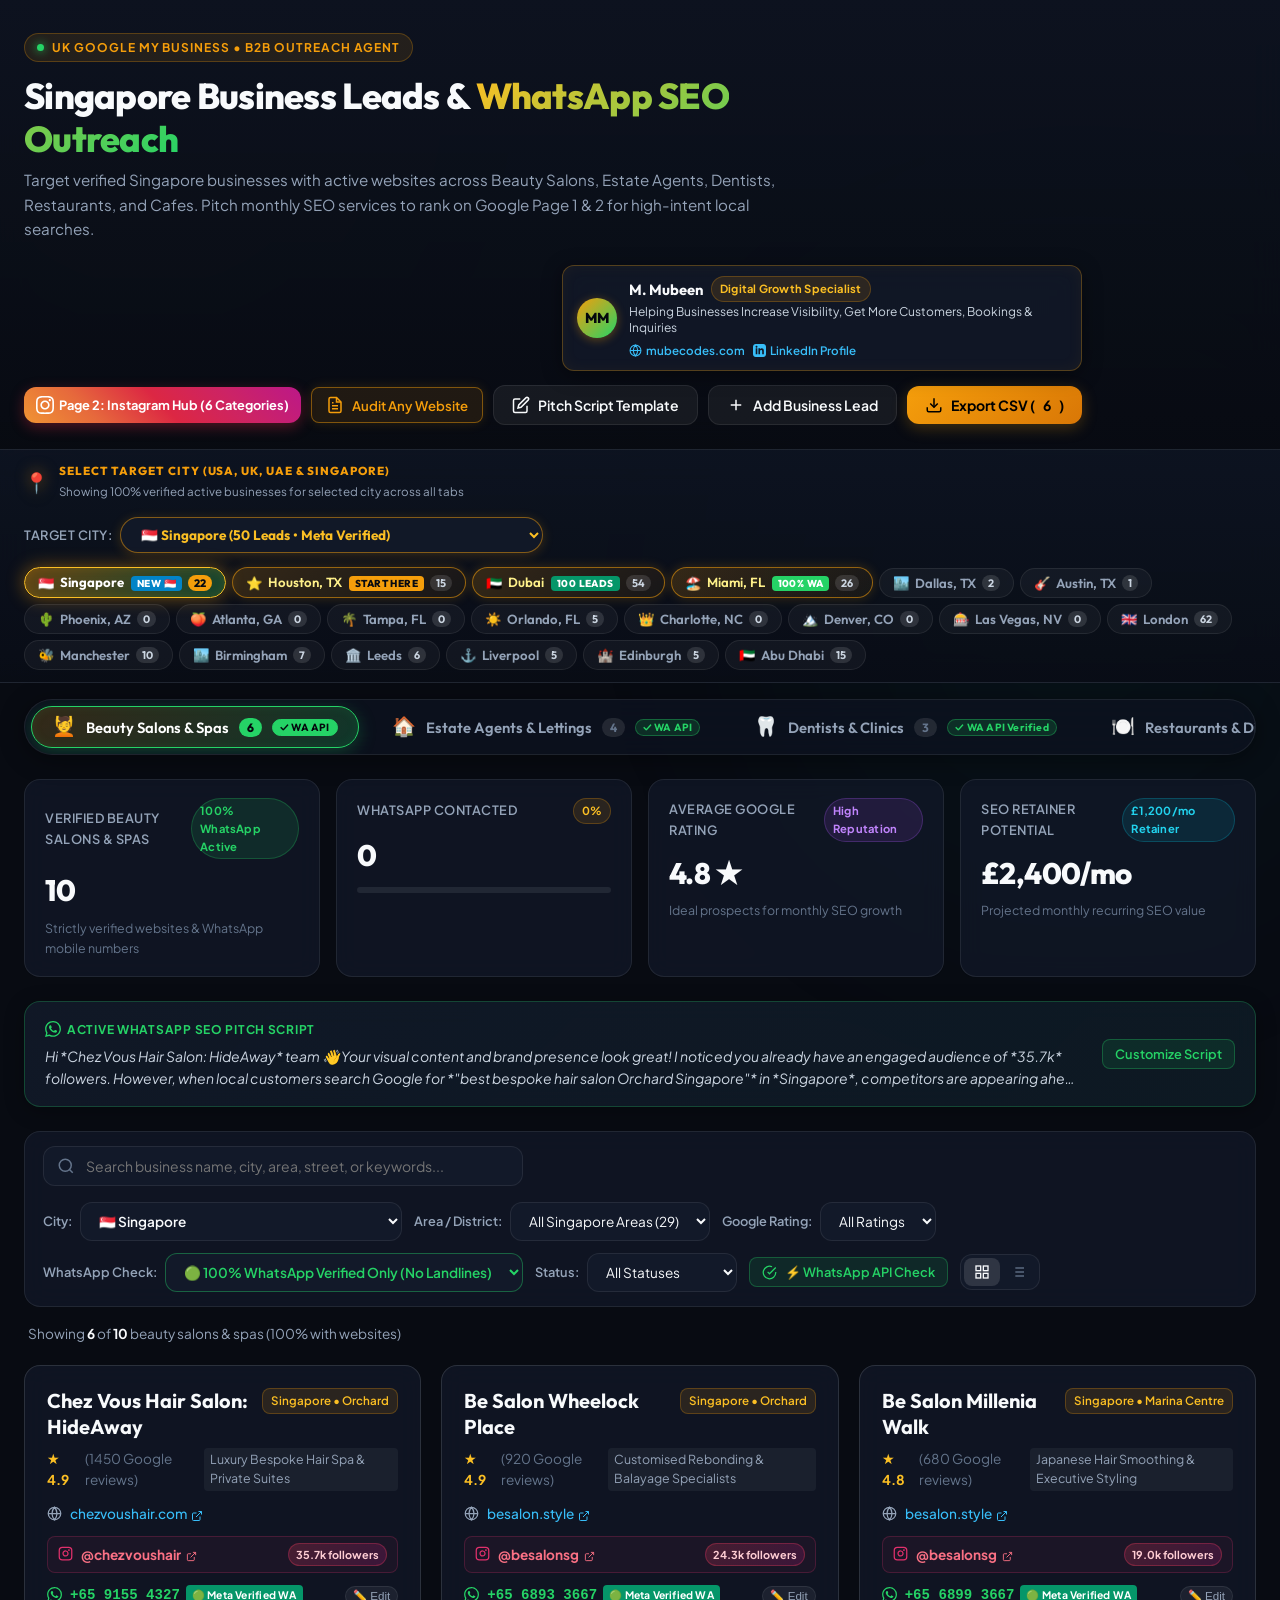
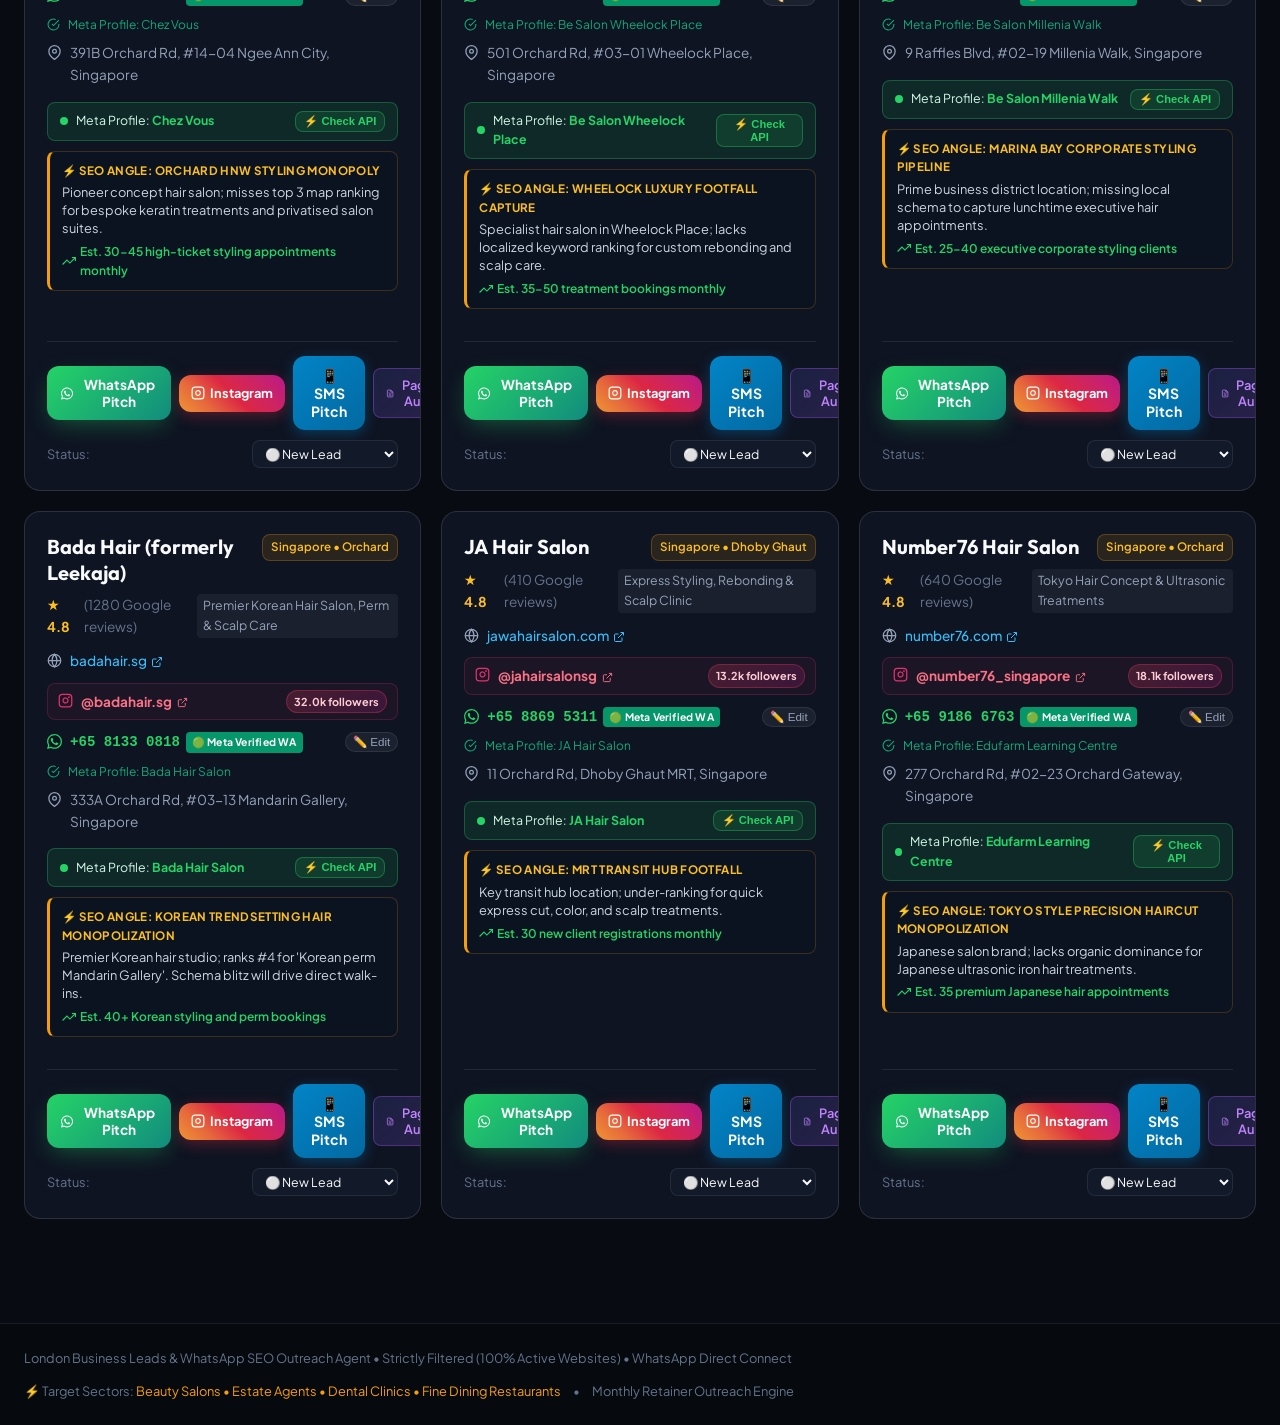
==== commit 03638687: "Update outreach pitch template with clear WhatsApp formatting, follower social proof, and video audi" ====
--- a/index.html
+++ b/index.html
@@ -325,7 +325,7 @@
           ACTIVE WHATSAPP SEO PITCH SCRIPT
         </div>
         <p class="pitch-preview-text" id="banner-pitch-preview">
-          "Hi *{name}* 👋 Checked your website ({website}) — your salon looks stunning! I noticed you're missing out on daily booking clients searching for '{keyword}' on Google. We help you rank on Page 1 & 2, get more customers, daily bookings & increase brand visibility. Free for a quick 5-minute Google Meet? ☕ — M. Mubeen (mubecodes.com)"
+          "Hi *{name}* team 👋 Your visual content and brand presence look great! I noticed you already have an engaged audience of *{followers}* followers. However, when local customers search Google for *"{keyword}"* in *{city}*, competitors are appearing ahead of you. I help local businesses improve their *Google Maps visibility and local SEO* so they can attract more high-intent customers and bookings. Would you be open to a *2-minute video audit* showing the top 3 SEO opportunities I found for your business? — M. Mubeen (mubecodes.com)"
         </p>
       </div>
       <div class="pitch-banner-actions">
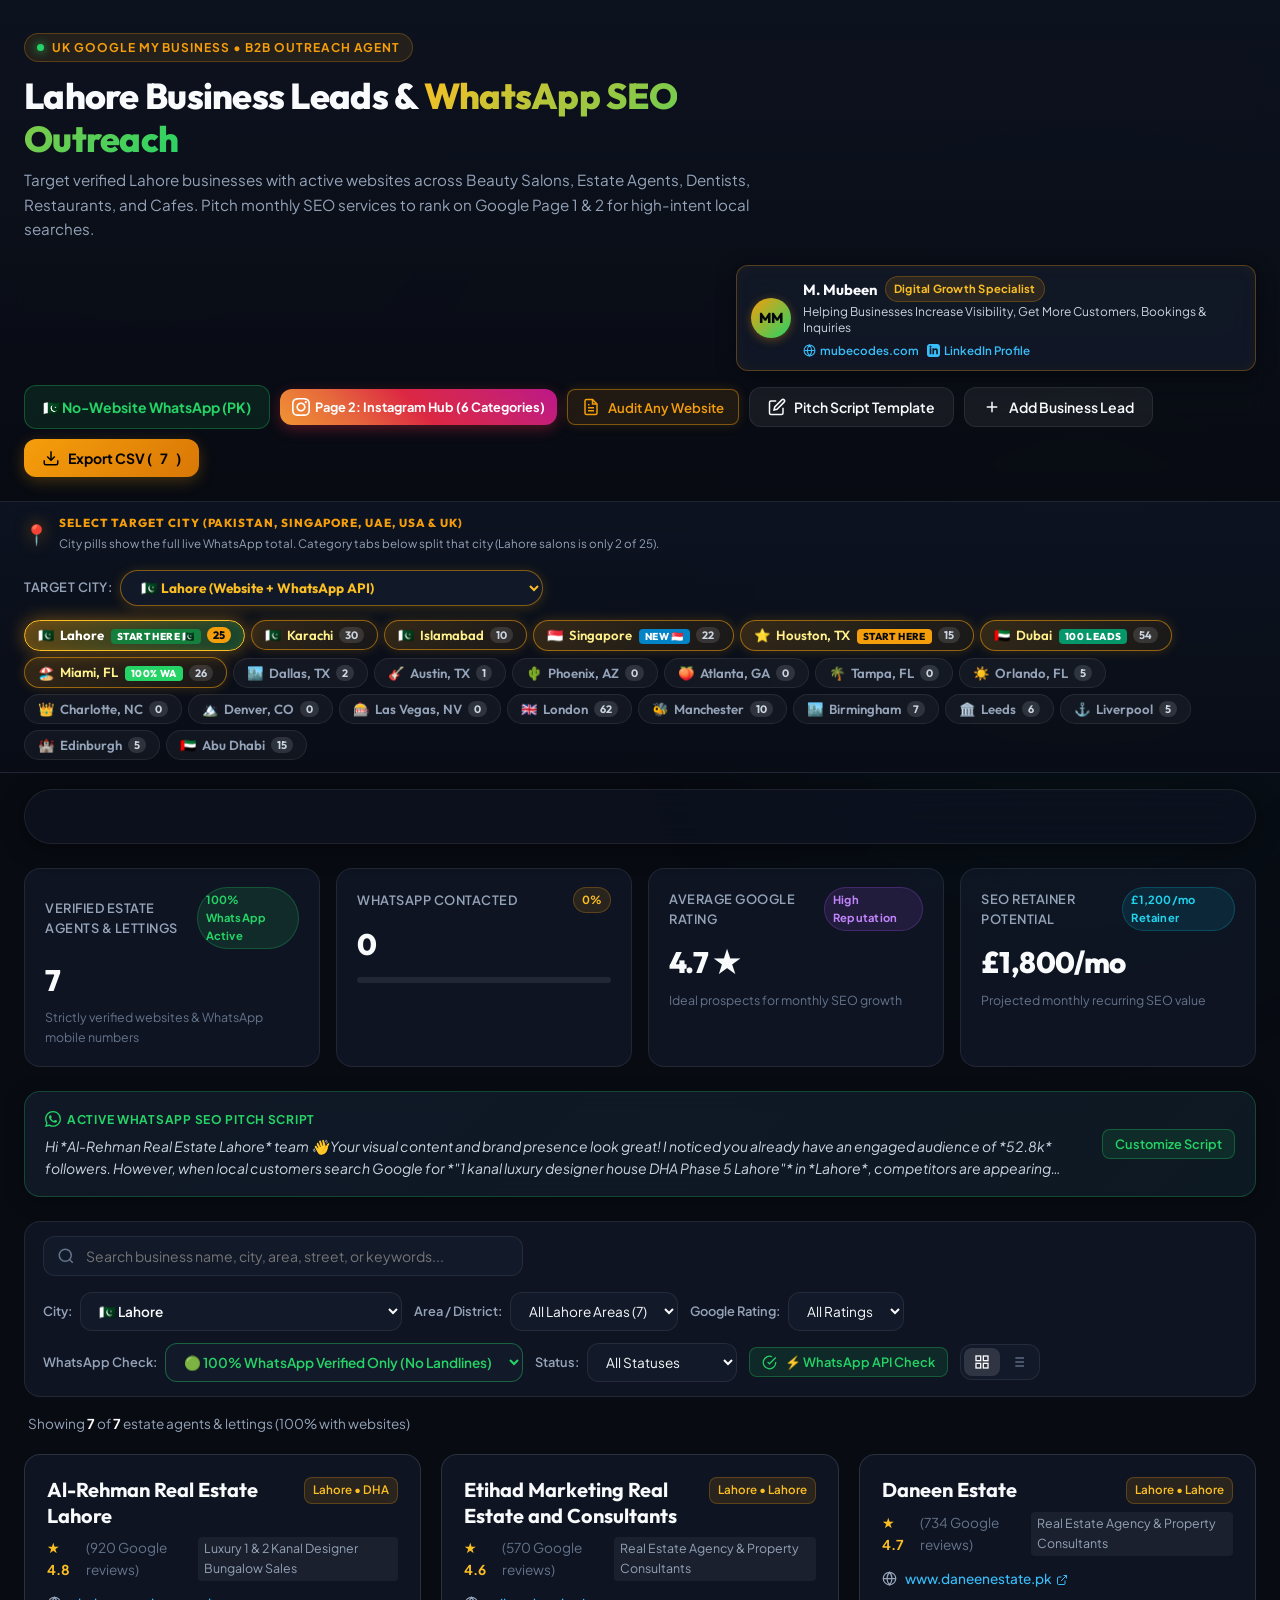
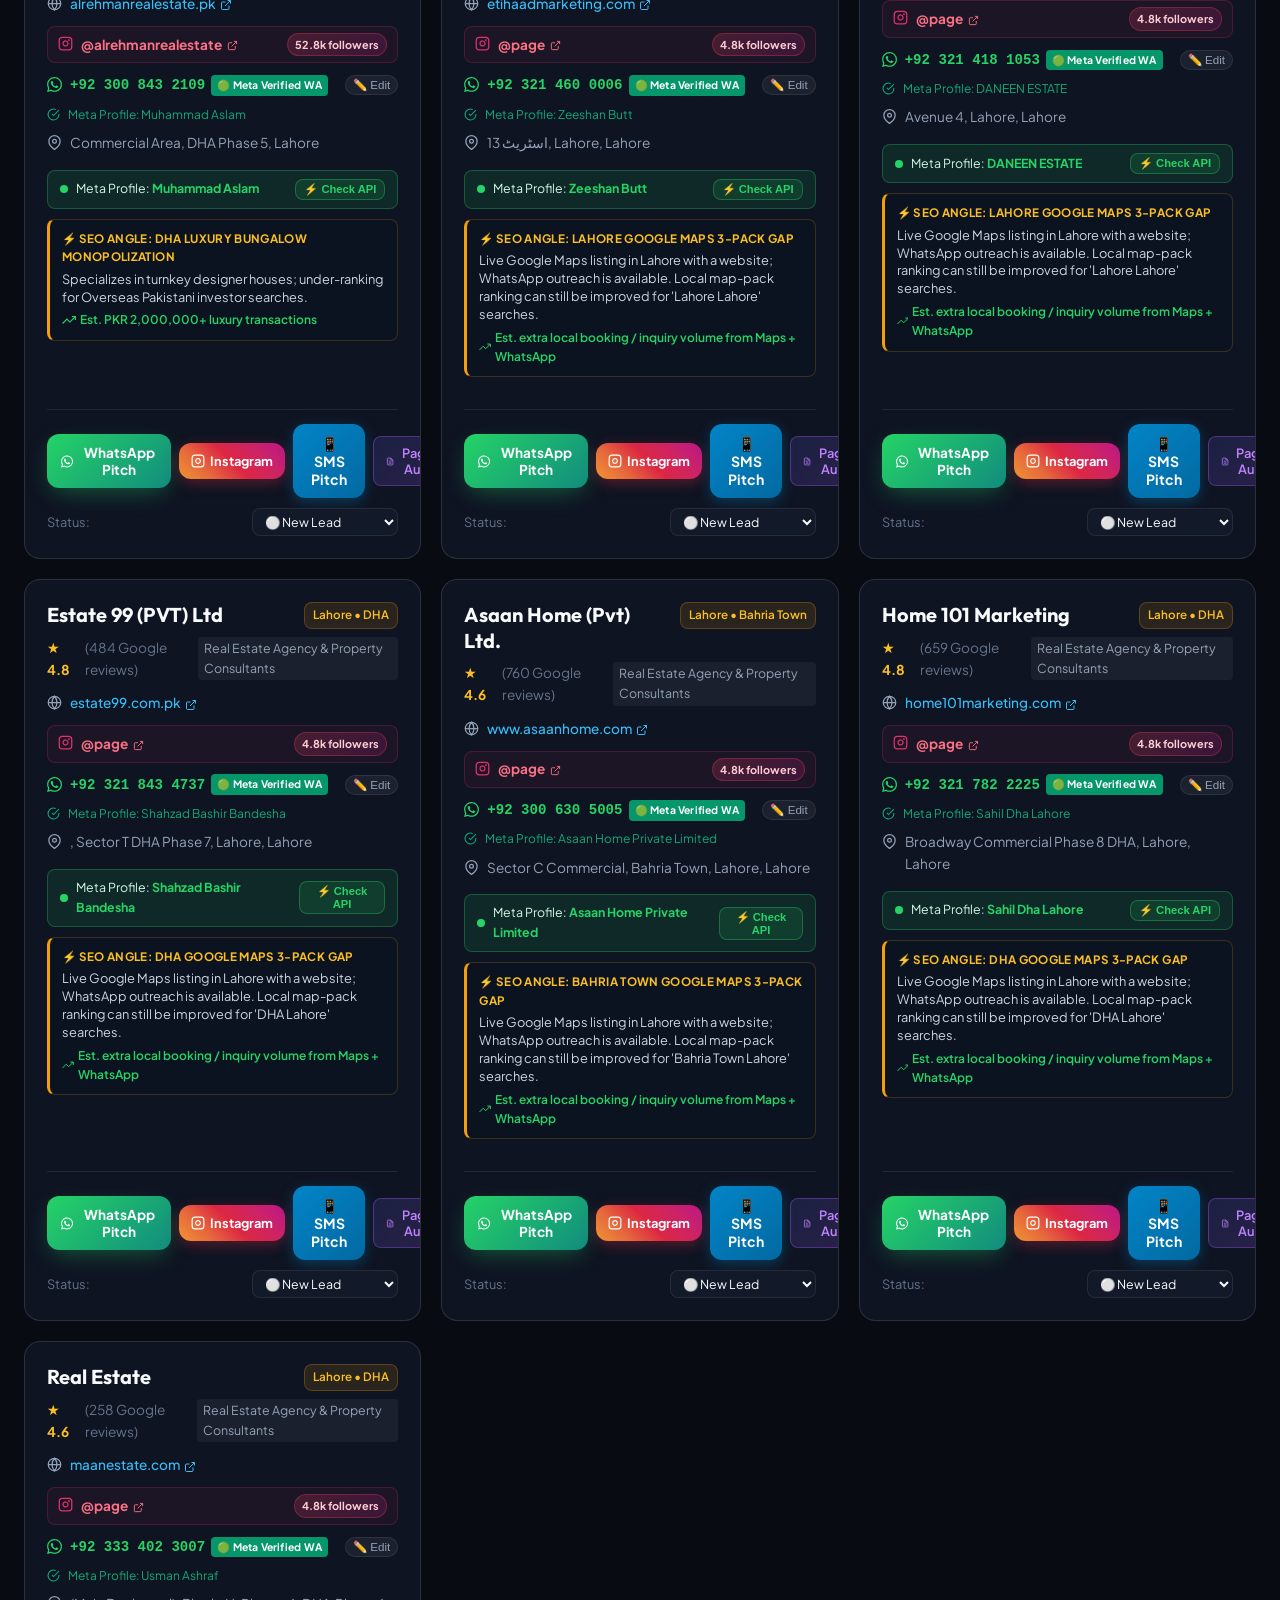
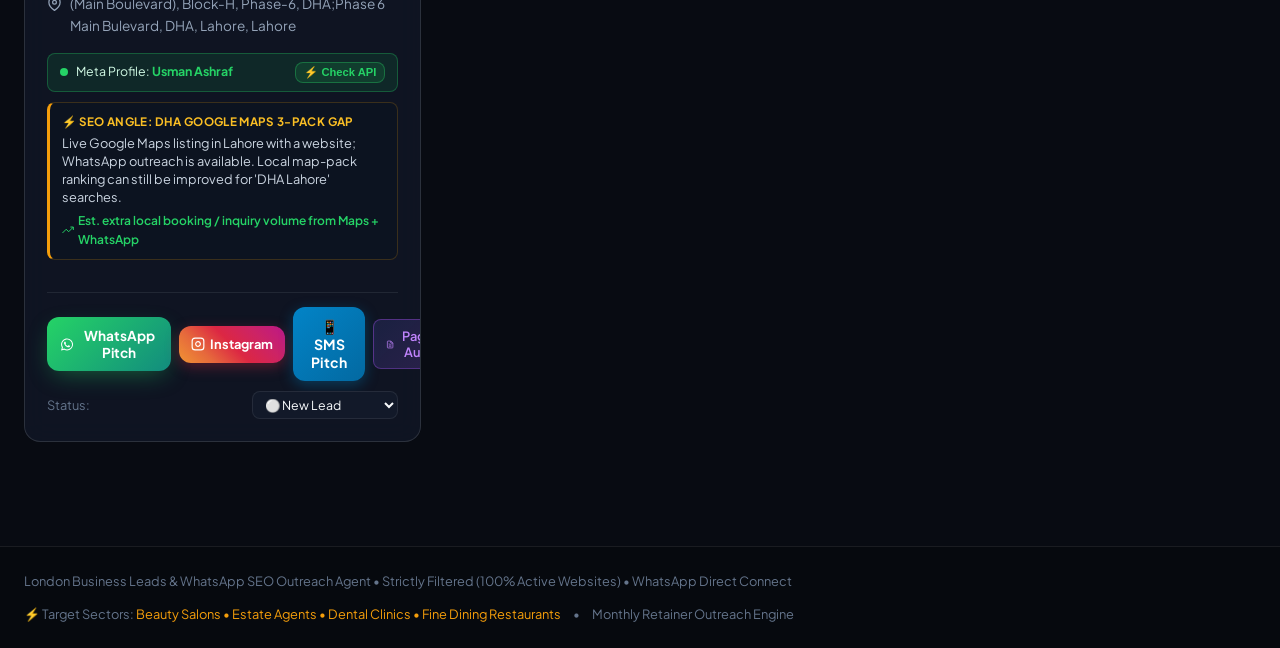
==== commit 058517fd: "Ship live WhatsApp no-website leads for Pakistan, Dubai, London, and New York. Add the outreach page" ====
--- a/index.html
+++ b/index.html
@@ -55,6 +55,9 @@
         </div>
 
         <div class="action-buttons-wrap">
+          <a href="pakistan-no-website.html" class="btn btn-outline-emerald" style="text-decoration: none; font-weight: 700;" title="Pakistan WhatsApp businesses with no website">
+            🇵🇰 No-Website WhatsApp (PK)
+          </a>
           <a href="instagram-businesses.html" class="btn btn-instagram" style="text-decoration: none; font-weight: 700;" title="Open Page 2: Instagram Business Hub">
             <svg width="18" height="18" viewBox="0 0 24 24" fill="currentColor"><path d="M12 2.163c3.204 0 3.584.012 4.85.07 3.252.148 4.771 1.691 4.919 4.919.058 1.265.069 1.645.069 4.849 0 3.205-.012 3.584-.069 4.849-.149 3.225-1.664 4.771-4.919 4.919-1.266.058-1.644.07-4.85.07-3.204 0-3.584-.012-4.849-.07-3.26-.149-4.771-1.699-4.919-4.92-.058-1.265-.07-1.644-.07-4.849 0-3.204.013-3.583.07-4.849.149-3.227 1.664-4.771 4.919-4.919 1.266-.057 1.645-.069 4.849-.069zm0-2.163c-3.259 0-3.667.014-4.947.072-4.358.2-6.78 2.618-6.98 6.98-.059 1.281-.073 1.689-.073 4.948 0 3.259.014 3.668.072 4.948.2 4.358 2.618 6.78 6.98 6.98 1.281.058 1.689.072 4.948.072 3.259 0 3.668-.014 4.948-.072 4.354-.2 6.782-2.618 6.979-6.98.059-1.28.073-1.689.073-4.948 0-3.259-.014-3.667-.072-4.947-.196-4.354-2.617-6.78-6.979-6.98-1.281-.059-1.69-.073-4.949-.073zm0 5.838c-3.403 0-6.162 2.759-6.162 6.162s2.759 6.163 6.162 6.163 6.162-2.759 6.162-6.163c0-3.403-2.759-6.162-6.162-6.162zm0 10.162c-2.209 0-4-1.79-4-4 0-2.209 1.791-4 4-4s4 1.791 4 4c0 2.21-1.791 4-4 4zm6.406-11.845c-.796 0-1.441.645-1.441 1.44s.645 1.44 1.441 1.44c.795 0 1.439-.645 1.439-1.44s-.644-1.44-1.439-1.44z"/></svg>
             Page 2: Instagram Hub (6 Categories)
@@ -86,8 +89,8 @@
       <div class="city-selector-lead">
         <div class="city-pin-icon" aria-hidden="true">📍</div>
         <div class="city-selector-texts">
-          <span class="city-selector-eyebrow">SELECT TARGET CITY (USA, UK, UAE & SINGAPORE)</span>
-          <span class="city-selector-helper">Showing 100% verified active businesses for selected city across all tabs</span>
+          <span class="city-selector-eyebrow">SELECT TARGET CITY (PAKISTAN, SINGAPORE, UAE, USA & UK)</span>
+          <span class="city-selector-helper">City pills show the full live WhatsApp total. Category tabs below split that city (Lahore salons is only 2 of 25).</span>
         </div>
       </div>
 
@@ -95,6 +98,11 @@
         <div class="city-dropdown-box">
           <label for="city-selector-dropdown" class="filter-label city-dropdown-label">Target City:</label>
           <select id="city-selector-dropdown" class="city-dropdown-select" aria-label="Select Target City">
+            <optgroup label="🇵🇰 Pakistan (Lahore, Karachi, Islamabad)">
+              <option value="Lahore" selected>🇵🇰 Lahore (Website + WhatsApp API)</option>
+              <option value="Karachi">🇵🇰 Karachi (Website + WhatsApp API)</option>
+              <option value="Islamabad">🇵🇰 Islamabad (Website + WhatsApp API)</option>
+            </optgroup>
             <optgroup label="🇸🇬 Singapore (APAC Business & Tech Hub)">
               <option value="Singapore">🇸🇬 Singapore (50 Leads • Meta Verified)</option>
             </optgroup>
@@ -103,7 +111,7 @@
               <option value="Abu Dhabi">🇦🇪 Abu Dhabi (40 Leads)</option>
             </optgroup>
             <optgroup label="🇺🇸 United States (Top Growth Markets)">
-              <option value="Houston">⭐ Houston, Texas (Start Here) (30 Leads)</option>
+              <option value="Houston">⭐ Houston, Texas (30 Leads)</option>
               <option value="Miami">🏖️ Miami, Florida (⭐ 100% WhatsApp Active) (30 Leads)</option>
               <option value="Dallas">🏙️ Dallas, Texas (30 Leads)</option>
               <option value="Austin">🎸 Austin, Texas (30 Leads)</option>
@@ -127,12 +135,27 @@
         </div>
 
         <div class="city-pills-list" role="tablist" aria-label="Quick City Selection">
+          <button type="button" class="city-pill-btn city-pill-featured active" data-city="Lahore" id="pill-city-lahore" title="🇵🇰 Lahore — Cultural & Commercial Hub (Website + WhatsApp API Verified)">
+            <span class="city-flag">🇵🇰</span>
+            <span class="city-name">Lahore <span class="start-here-tag" style="background: #15803d; color: #fff;">Start here 🇵🇰</span></span>
+            <span class="city-counter" id="counter-city-lahore">25</span>
+          </button>
+          <button type="button" class="city-pill-btn city-pill-featured" data-city="Karachi" id="pill-city-karachi" title="🇵🇰 Karachi — Maritime & Financial Capital (31 Leads • Meta Verified)">
+            <span class="city-flag">🇵🇰</span>
+            <span class="city-name">Karachi</span>
+            <span class="city-counter" id="counter-city-karachi">30</span>
+          </button>
+          <button type="button" class="city-pill-btn city-pill-featured" data-city="Islamabad" id="pill-city-islamabad" title="🇵🇰 Islamabad — Federal Capital & Diplomatic Enclave (31 Leads • Meta Verified)">
+            <span class="city-flag">🇵🇰</span>
+            <span class="city-name">Islamabad</span>
+            <span class="city-counter" id="counter-city-islamabad">10</span>
+          </button>
           <button type="button" class="city-pill-btn city-pill-featured" data-city="Singapore" id="pill-city-singapore" title="🇸🇬 Singapore — APAC Business Hub (50 Leads • Meta Verified)">
             <span class="city-flag">🇸🇬</span>
             <span class="city-name">Singapore <span class="start-here-tag" style="background: #0284c7; color: #fff;">NEW 🇸🇬</span></span>
             <span class="city-counter" id="counter-city-singapore">50</span>
           </button>
-          <button type="button" class="city-pill-btn city-pill-featured active" data-city="Houston" id="pill-city-houston" title="⭐ Houston, Texas — Start here">
+          <button type="button" class="city-pill-btn city-pill-featured" data-city="Houston" id="pill-city-houston" title="⭐ Houston, Texas">
             <span class="city-flag">⭐</span>
             <span class="city-name">Houston, TX <span class="start-here-tag">Start here</span></span>
             <span class="city-counter" id="counter-city-houston">30</span>
@@ -348,6 +371,11 @@
         <div class="filter-group">
           <label for="filter-city" class="filter-label">City:</label>
           <select id="filter-city" class="select-input select-city-input">
+            <optgroup label="🇵🇰 Pakistan">
+              <option value="Lahore" selected>🇵🇰 Lahore</option>
+              <option value="Karachi">🇵🇰 Karachi</option>
+              <option value="Islamabad">🇵🇰 Islamabad</option>
+            </optgroup>
             <optgroup label="🇸🇬 Singapore">
               <option value="Singapore">🇸🇬 Singapore</option>
             </optgroup>
@@ -356,7 +384,7 @@
               <option value="Abu Dhabi">🇦🇪 Abu Dhabi</option>
             </optgroup>
             <optgroup label="🇺🇸 United States">
-              <option value="Houston" selected>⭐ Houston, TX (Start Here)</option>
+              <option value="Houston">⭐ Houston, TX</option>
               <option value="Miami">🏖️ Miami, FL (⭐ 100% WhatsApp Active)</option>
               <option value="Dallas">🏙️ Dallas, TX</option>
               <option value="Austin">🎸 Austin, TX</option>
@@ -577,6 +605,11 @@
                 <option value="Denver">Denver, Colorado</option>
                 <option value="Las Vegas">Las Vegas, Nevada</option>
               </optgroup>
+              <optgroup label="🇵🇰 Pakistan">
+                <option value="Lahore">Lahore</option>
+                <option value="Karachi">Karachi</option>
+                <option value="Islamabad">Islamabad</option>
+              </optgroup>
               <optgroup label="🇸🇬 Singapore">
                 <option value="Singapore">Singapore</option>
               </optgroup>
@@ -596,8 +629,8 @@
           </div>
 
           <div class="form-group">
-            <label for="new-phone" class="form-label">WhatsApp Mobile (+1... / +44 7... / +971 5... / +65...) *</label>
-            <input type="text" id="new-phone" class="text-input" placeholder="+1 (xxx) xxx-xxxx, +44 7..., +971 5..., or +65 ..." required>
+            <label for="new-phone" class="form-label">WhatsApp Mobile (+92 3... / +1... / +44 7... / +971 5... / +65...) *</label>
+            <input type="text" id="new-phone" class="text-input" placeholder="+92 3xx xxx-xxxx, +1 (xxx) xxx-xxxx, +44 7..., +971 5..., or +65 ..." required>
           </div>
 
           <div class="form-group span-2">
@@ -880,7 +913,7 @@
     </div>
   </footer>
 
-  <script src="data/leads_bundle.js?v=4.0"></script>
-  <script src="app.js?v=4.0"></script>
+  <script src="data/leads_bundle.js?v=4.2"></script>
+  <script src="app.js?v=4.2"></script>
 </body>
 </html>
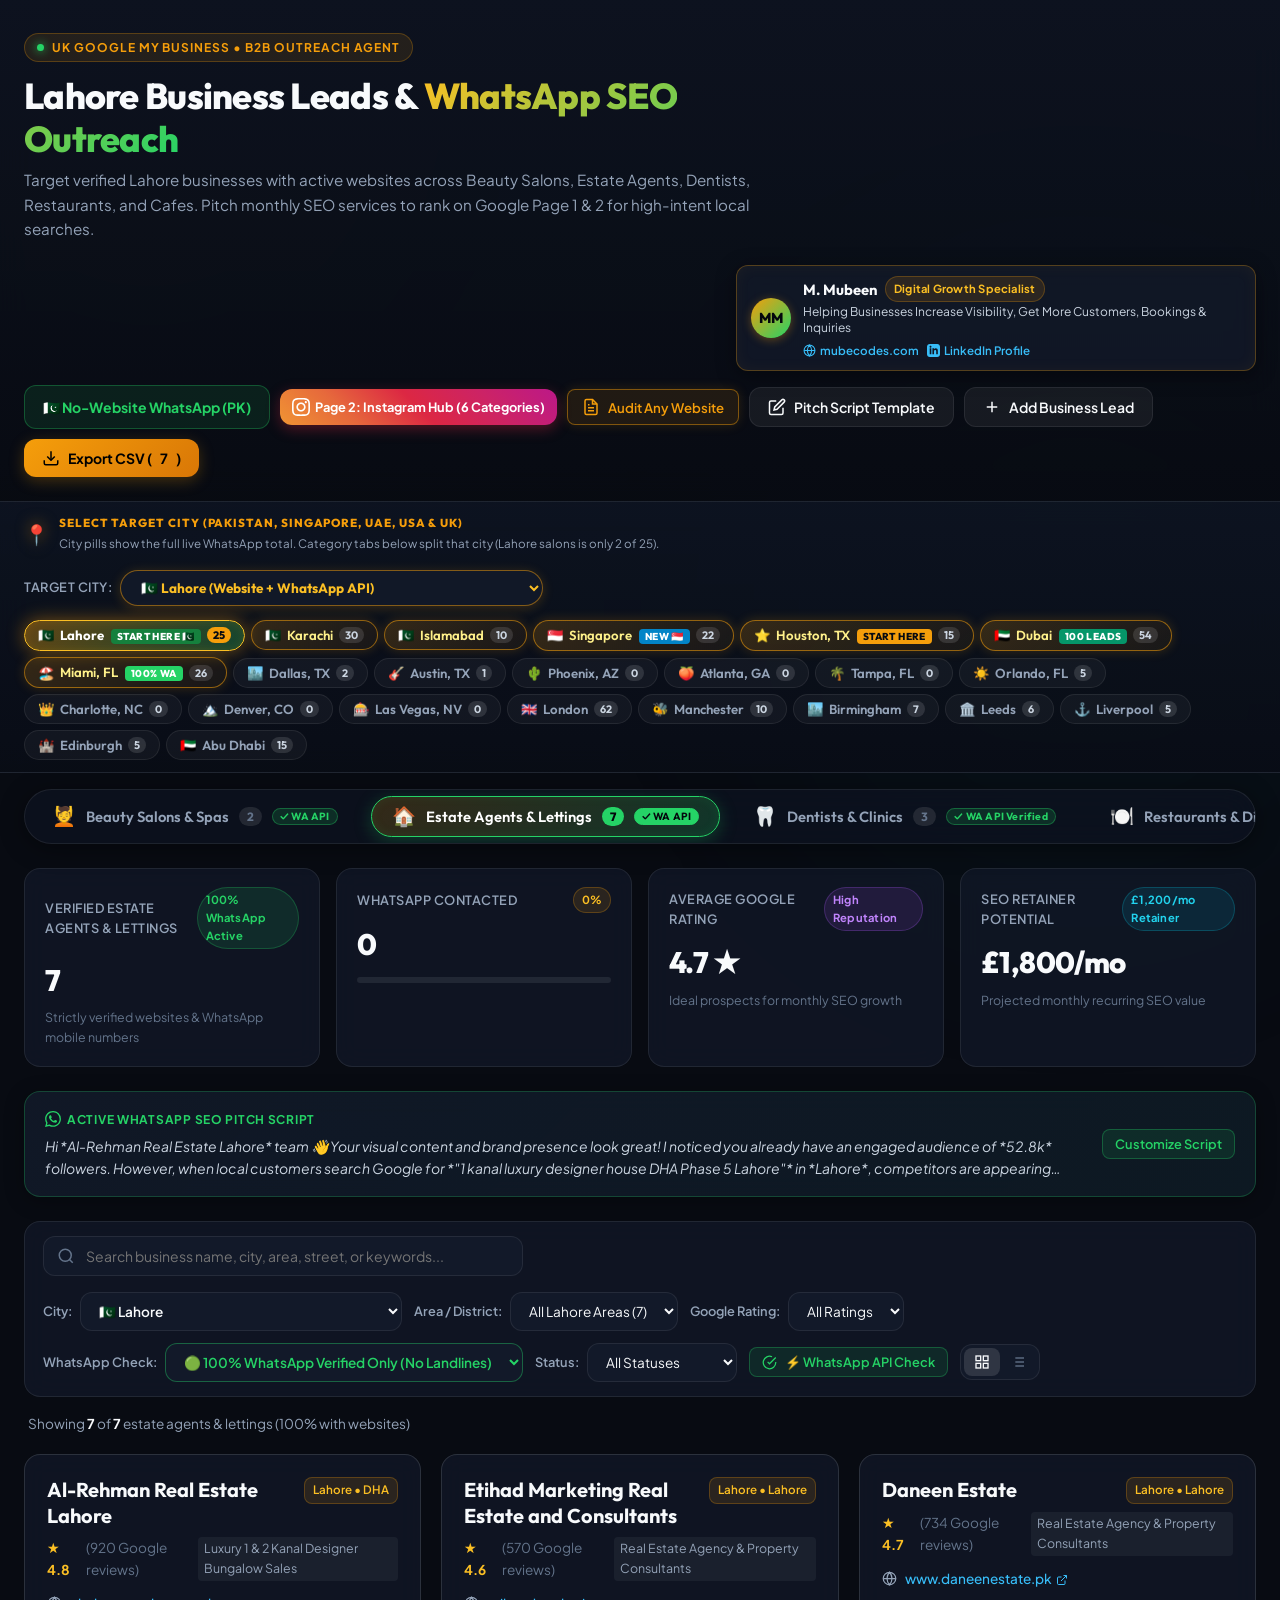
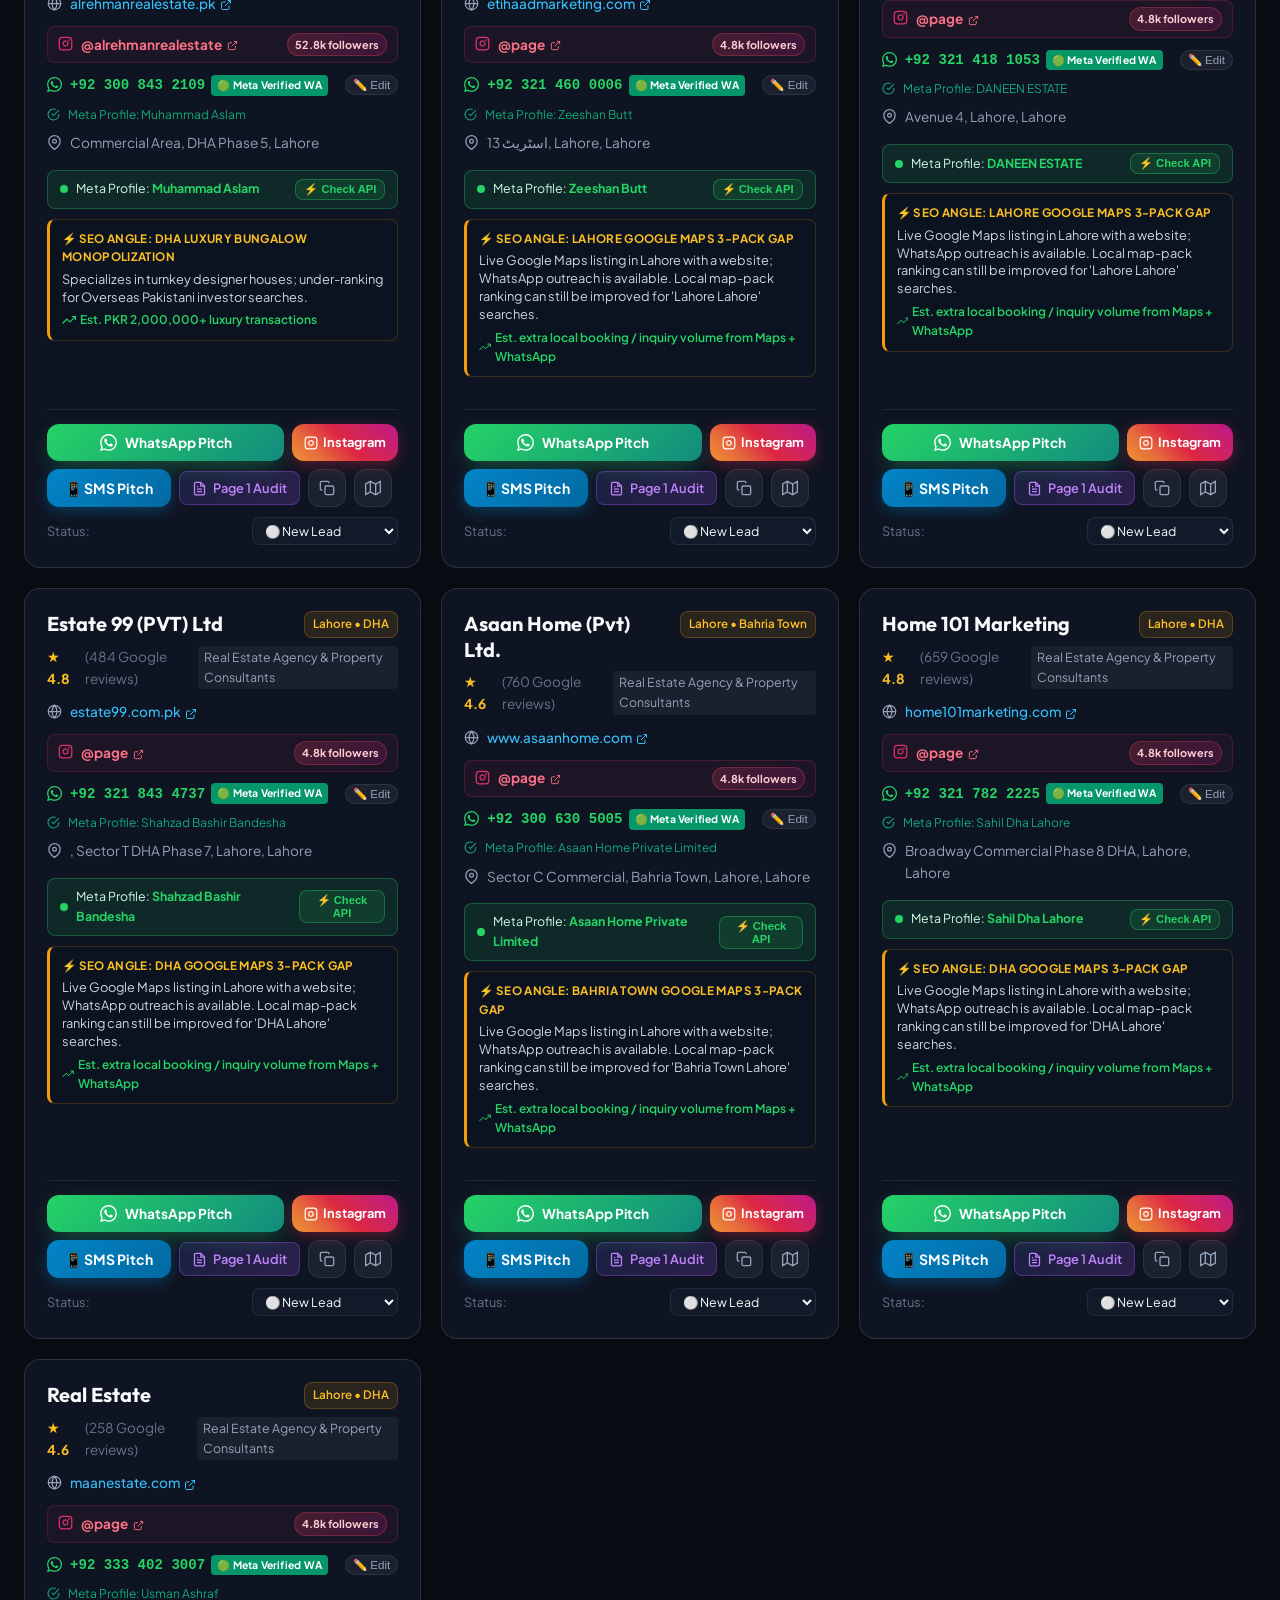
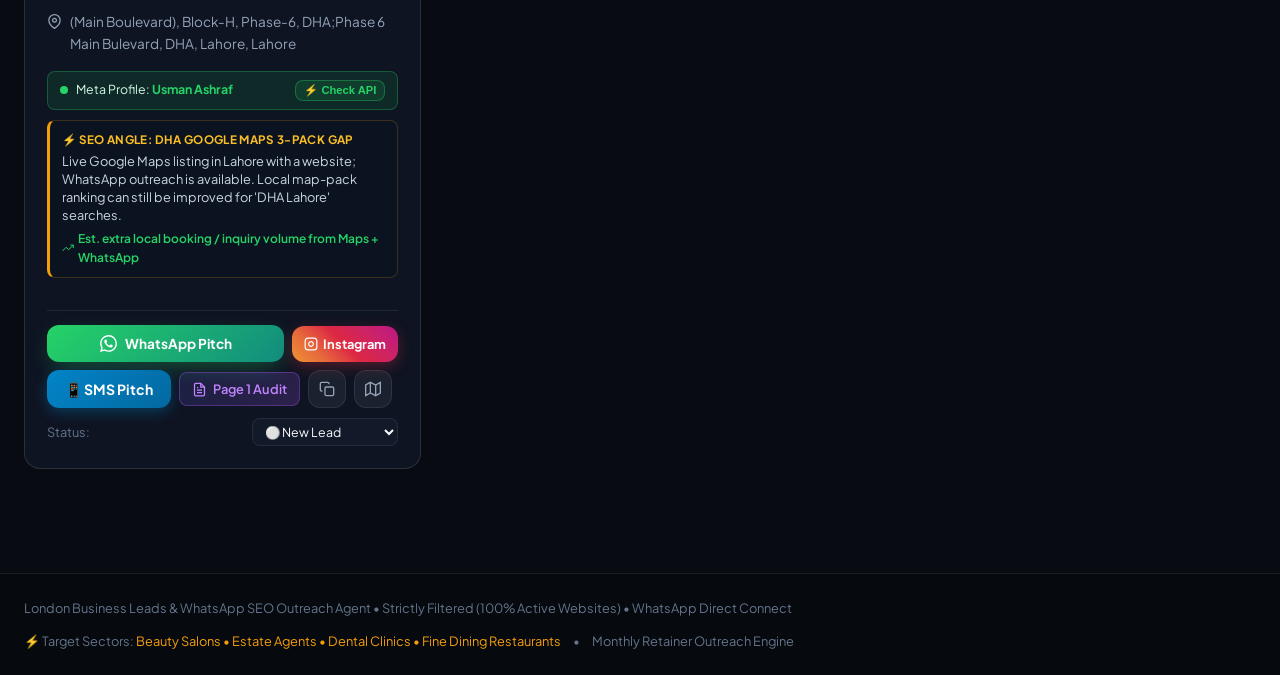
==== commit 2b7054bf: "Keep the GitHub Pages hub URL out of client-facing pitches. The WhatsApp demo line is only the brand" ====
--- a/index.html
+++ b/index.html
@@ -3,6 +3,7 @@
 <head>
   <meta charset="UTF-8">
   <meta name="viewport" content="width=device-width, initial-scale=1.0">
+  <meta name="robots" content="noindex, nofollow">
   <title>London Business Leads & WhatsApp SEO Outreach Agent | Salons, Estate Agents, Dentists, Restaurants, Cafes</title>
   <meta name="description" content="Agent dashboard targeting UK and London Google My Business leads (Salons, Estate Agents, Dentists, Restaurants, Cafes) with active websites for monthly SEO client acquisition via direct WhatsApp outreach.">
   <link rel="preconnect" href="https://fonts.googleapis.com">
--- a/styles.css
+++ b/styles.css
@@ -807,6 +807,25 @@
   overflow: hidden;
 }
 
+.pitch-preview-text.pitch-preview-full {
+  display: block;
+  -webkit-line-clamp: unset;
+  overflow: visible;
+  font-style: normal;
+  line-height: 1.55;
+}
+
+.pitch-brand-link {
+  color: #fbbf24;
+  font-weight: 800;
+  text-decoration: underline;
+  text-underline-offset: 3px;
+}
+
+.salon-card h3 .pitch-brand-link {
+  color: inherit;
+}
+
 .pitch-banner-actions {
   flex-shrink: 0;
 }
@@ -1175,6 +1194,7 @@
   display: flex;
   gap: 8px;
   align-items: center;
+  flex-wrap: wrap;
 }
 
 .btn-pitch-wa {
